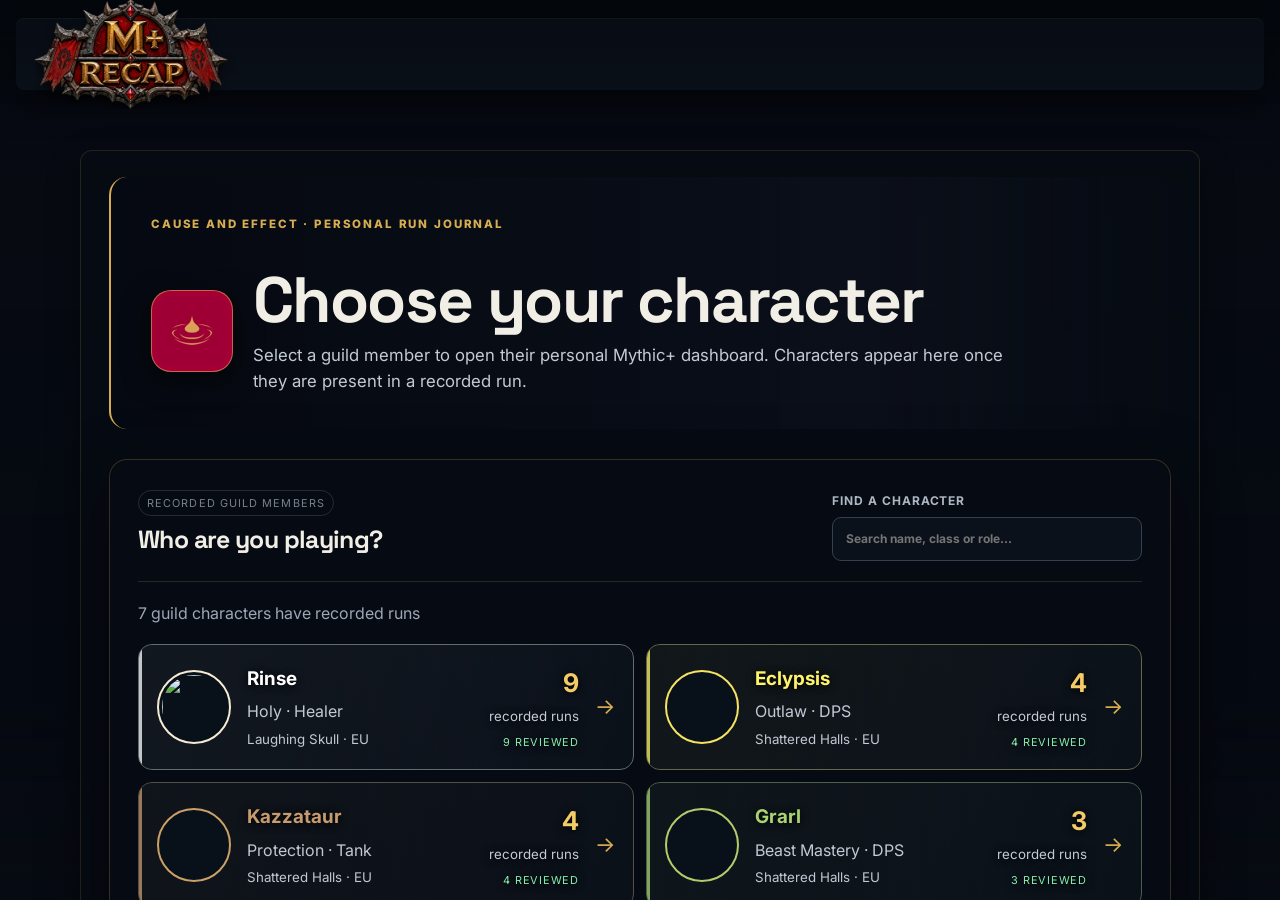
==== dashboard.html @ c4431884 "Record Akaali accidental pull evidence" ====
<!doctype html><html lang="en"><head><meta charset="utf-8"><meta name="viewport" content="width=device-width,initial-scale=1"><title>Character M+ Dashboard · Midnight · Season 2</title><link rel="stylesheet" href="styles.css?v=miniboss-pull-1"><link rel="stylesheet" href="overview-nav.css?v=1"><link rel="icon" type="image/svg+xml" href="assets/horde-emblem.svg"><link rel="stylesheet" href="overview-stats.css?v=1"><link rel="stylesheet" href="overview-hero.css?v=3"></head>
<body data-page="dashboard"><div id="siteNav"></div><main><div class="wrap">
<header class="dashboard-intro"><div class="eyebrow">MYTHIC+ RUN REPORT · MIDNIGHT · SEASON 2</div><div class="rinse-heading"><img class="rinse-class-icon" id="characterPortrait" src="assets/horde-emblem.svg" alt="Selected character" width="72" height="72"><div><h1 id="characterDashboardTitle">Character Dashboard</h1><div class="rinse-identity" id="characterIdentity"></div></div></div>
<p id="characterIntro">Recorded dungeon history, run results and available reviews.</p>
<div class="hero-actions"><a class="button secondary" href="library.html">Browse all runs</a><a class="button secondary" href="index.html">Change character</a></div>
</header>
<div class="stat-grid auto-grid" id="stats"></div>

<section class="section" id="recent-runs" tabindex="-1"><div class="section-title"><h2>Recent runs</h2><span class="section-kicker">Latest dungeon attempts</span></div><div class="run-list" id="recentRuns"></div></section>

<section class="section" id="dungeon-history" tabindex="-1"><div class="section-title"><h2>Dungeons</h2><span class="section-kicker">Midnight · Season 2 history</span></div><div class="dungeon-grid" id="dungeons"></div></section>
<section class="section" id="recorded-runs" tabindex="-1" aria-labelledby="characterProfileTitle"><div class="section-title"><h2 id="characterProfileTitle">Recorded runs</h2><span class="section-kicker">Guild profile</span></div><p class="profile-run-help" id="characterProfileInfo"></p><p class="profile-run-help">Highlighted runs have a tracked report—select one to open it. Grey runs haven’t been tracked yet.</p><div class="profile-run-grid" id="characterProfileRuns"></div></section>
</div></main><footer><div class="wrap">Midnight · Season 2 · M+ Recap<span class="dashboard-art-credit">Midnight artwork © Blizzard Entertainment · <a href="https://news.blizzard.com/en-us/article/24229031/midnight-expansion-information-wrapped-up" target="_blank" rel="noopener noreferrer">Artwork source</a></span></div></footer>
<script src="seed-data.js"></script><script src="app.js?v=miniboss-pull-1"></script><script src="dungeon-visuals.js?v=blinding-vale-1"></script><script src="overview-nav.js?v=1"></script><script src="upload-nav.js?v=2"></script></body></html>
---- styles.css ----
@import url('https://fonts.googleapis.com/css2?family=Cinzel:wght@500;600;700&family=Inter:wght@400;500;600;700&family=Space+Grotesk:wght@500;600;700&display=swap');

:root{
  --bg:#080b10;
  --bg-2:#0d1219;
  --surface:rgba(18,24,32,.82);
  --surface-strong:#151d27;
  --surface-soft:rgba(255,255,255,.035);
  --border:rgba(220,231,245,.10);
  --border-bright:rgba(214,168,76,.32);
  --text:#f1eee6;
  --muted:#929ca9;
  --gold:#d7ad52;
  --gold-light:#f0cf7a;
  --green:#59c38d;
  --green-bg:rgba(89,195,141,.11);
  --red:#e06a5b;
  --red-bg:rgba(224,106,91,.11);
  --blue:#6da8df;
  --shadow:0 18px 55px rgba(0,0,0,.32);
}

*{box-sizing:border-box}
html{scroll-behavior:smooth}
body{
  margin:0;
  min-height:100vh;
  background:
    radial-gradient(900px 500px at 15% -10%,rgba(80,120,170,.13),transparent 65%),
    radial-gradient(700px 420px at 90% 5%,rgba(215,173,82,.10),transparent 65%),
    linear-gradient(180deg,var(--bg),#090d13 55%,#07090d);
  color:var(--text);
  font-family:Inter,system-ui,sans-serif;
  line-height:1.65;
}
body:before{
  content:"";
  position:fixed; inset:0; pointer-events:none; opacity:.22;
  background-image:linear-gradient(rgba(255,255,255,.018) 1px,transparent 1px),
                   linear-gradient(90deg,rgba(255,255,255,.012) 1px,transparent 1px);
  background-size:44px 44px;
  mask-image:linear-gradient(to bottom,black,transparent 75%);
}
h1,h2,h3{margin:0 0 .45em;font-family:'Space Grotesk',sans-serif;font-weight:700;letter-spacing:-.025em}
h1{font-size:clamp(2.35rem,5vw,4.2rem);line-height:1.04}
h2{font-size:1.55rem}
h3{font-size:1.05rem}
p{color:var(--muted)}
a{color:var(--gold-light);text-decoration:none;transition:.2s}
a:hover{color:#fff;text-decoration:none}

.wrap{width:min(1120px,100%);margin:0 auto;padding:0 28px}

/* Navigation */
nav{
  position:sticky;top:0;z-index:50;
  border-bottom:1px solid var(--border);
  background:rgba(7,10,15,.78);
  backdrop-filter:blur(18px) saturate(130%);
}
nav .wrap{min-height:72px;display:flex;align-items:center;justify-content:space-between;gap:28px}
.brand{
  display:flex;align-items:center;gap:11px;
  color:var(--text);font-family:'Cinzel',serif;font-weight:700;font-size:1.03rem;
  letter-spacing:.04em;white-space:nowrap;
}
.brand:before{
  content:"✦"; display:grid;place-items:center;width:29px;height:29px;
  border:1px solid var(--border-bright);border-radius:8px;color:var(--gold);
  box-shadow:inset 0 0 18px rgba(215,173,82,.08);
}
.brand span{color:var(--gold)}
.navlinks{display:flex;align-items:center;gap:6px;flex-wrap:wrap;justify-content:flex-end}
.navlinks a{
  color:#8f99a6;font-size:.84rem;font-weight:600;padding:9px 13px;border-radius:9px;
  border:1px solid transparent;
}
.navlinks a.active{
  color:var(--text);background:rgba(215,173,82,.08);border-color:rgba(215,173,82,.18);
}
.navlinks a:hover{color:#fff;background:rgba(255,255,255,.045)}

/* Page */
main{padding:72px 0 105px}
main > .wrap > h1{
  max-width:850px;
  background:linear-gradient(100deg,#fff 0%,#eee8dc 50%,#c9a65e 100%);
  -webkit-background-clip:text;background-clip:text;color:transparent;
}
main > .wrap > h1:after{
  content:"";display:block;width:82px;height:3px;margin-top:22px;
  background:linear-gradient(90deg,var(--gold),transparent);
  border-radius:99px;
}
main > .wrap > p:first-of-type{font-size:1.05rem;margin-top:18px}
.section-sub{color:#798492;font-size:.86rem;margin:6px 0 20px;letter-spacing:.01em}

.stat-grid{
  display:grid;grid-template-columns:repeat(4,1fr);gap:14px;margin:34px 0 46px;
}
.stat-card{
  position:relative;overflow:hidden;
  background:linear-gradient(145deg,rgba(25,33,43,.92),rgba(14,19,26,.92));
  border:1px solid var(--border);border-radius:15px;padding:21px 22px;
  box-shadow:var(--shadow);
}
.stat-card:before{
  content:"";position:absolute;left:0;top:0;width:100%;height:2px;
  background:linear-gradient(90deg,transparent,var(--gold),transparent);opacity:.55;
}
.stat-card .num{font-family:'Space Grotesk';font-size:2.05rem;font-weight:700;color:#f4f0e8;line-height:1.15}
.stat-card .label{font-size:.78rem;color:#818c99;margin-top:7px;text-transform:uppercase;letter-spacing:.07em}

/* Sections / cards */
.section{margin:58px 0}
.section-title{display:flex;align-items:center;gap:12px;margin-bottom:4px}
.section-title h2{margin:0}
.card{
  position:relative;background:linear-gradient(145deg,rgba(23,30,39,.88),rgba(14,19,25,.88));
  border:1px solid var(--border);border-radius:14px;padding:23px 25px;margin-bottom:15px;
  box-shadow:0 12px 35px rgba(0,0,0,.20);
}
.card:before{
  content:"";position:absolute;inset:0;border-radius:14px;pointer-events:none;
  background:linear-gradient(120deg,rgba(255,255,255,.035),transparent 30%);
}
.card h3{color:#eee9df}
.card p{margin:0;max-width:none}

/* Tables */
table{
  width:100%;border-collapse:separate;border-spacing:0;overflow:hidden;
  margin:22px 0 28px;background:rgba(13,18,24,.62);
  border:1px solid var(--border);border-radius:14px;font-size:.88rem;
}
th,td{text-align:left;padding:14px 15px;border-bottom:1px solid rgba(255,255,255,.055)}
th{
  color:#7d8794;font-size:.71rem;text-transform:uppercase;letter-spacing:.09em;
  background:rgba(255,255,255,.025)
}
tr:last-child td{border-bottom:none}
tbody tr:hover, tr:hover td{background:rgba(215,173,82,.025)}
td:first-child{color:#e8e5dd;font-weight:600}
td:nth-child(4){font-variant-numeric:tabular-nums}

/* Result pills */
.pill{
  display:inline-flex;align-items:center;gap:6px;font-size:.70rem;font-weight:800;
  padding:4px 10px;border-radius:999px;text-transform:uppercase;letter-spacing:.07em;
}
.pill:before{content:"";width:5px;height:5px;border-radius:50%}
.pill.kill{background:var(--green-bg);color:var(--green)}
.pill.kill:before{background:var(--green);box-shadow:0 0 8px var(--green)}
.pill.wipe{background:var(--red-bg);color:var(--red)}
.pill.wipe:before{background:var(--red);box-shadow:0 0 8px var(--red)}

/* Charts */
.chart-wrap{
  position:relative;width:100%;height:350px;margin:26px 0 10px;
  padding:18px 18px 10px;border:1px solid var(--border);border-radius:15px;
  background:rgba(10,14,20,.60);
}

/* Improvement list */
.improvement{
  position:relative;padding:21px 24px 21px 27px;margin:16px 0;
  border:1px solid var(--border);border-radius:14px;
  background:linear-gradient(145deg,rgba(23,30,39,.85),rgba(13,18,24,.75));
}
.improvement:before{
  content:"";position:absolute;left:0;top:16px;bottom:16px;width:3px;border-radius:0 4px 4px 0;
  background:linear-gradient(var(--gold),rgba(215,173,82,.1));
}
.improvement h3{color:var(--gold-light);font-size:1.12rem}
.improvement p{margin:0;max-width:none}

/* Footer */
footer{
  border-top:1px solid var(--border);padding:28px 0;
  background:rgba(4,7,10,.45);color:#6f7986;font-size:.76rem
}

/* Links that act like buttons */
.section > p:last-child a{
  display:inline-flex;align-items:center;gap:7px;padding:9px 13px;
  border:1px solid rgba(215,173,82,.20);border-radius:9px;background:rgba(215,173,82,.055);
}
.section > p:last-child a:hover{background:rgba(215,173,82,.12);border-color:rgba(215,173,82,.35)}

/* Responsive */
@media (max-width:820px){
  nav .wrap{align-items:flex-start;padding-top:12px;padding-bottom:12px;flex-direction:column;gap:10px}
  .navlinks{width:100%;justify-content:flex-start;overflow:auto;flex-wrap:nowrap}
  .navlinks a{white-space:nowrap}
  main{padding-top:48px}
  .stat-grid{grid-template-columns:repeat(2,1fr)}
}
@media (max-width:560px){
  .wrap{padding:0 17px}
  h1{font-size:2.35rem}
  .stat-grid{grid-template-columns:1fr 1fr;gap:9px}
  .stat-card{padding:16px}
  .stat-card .num{font-size:1.55rem}
  table{font-size:.76rem;display:block;overflow-x:auto;white-space:nowrap}
  th,td{padding:11px 12px}
  .chart-wrap{height:300px;padding:10px}
  .card,.improvement{padding:19px}
}

/* Season 2 / cross-link enhancements */
.nav-wrap{align-items:center}
.brand em{font-family:Inter,sans-serif;font-style:normal;font-size:.63rem;letter-spacing:.09em;text-transform:uppercase;color:var(--gold-light);border:1px solid rgba(215,173,82,.22);background:rgba(215,173,82,.06);padding:4px 7px;border-radius:999px;margin-left:2px}
.eyebrow{font-size:.72rem;font-weight:800;letter-spacing:.16em;color:var(--gold);margin-bottom:13px}
.season-banner{display:flex;align-items:center;justify-content:space-between;gap:20px;margin:28px 0 36px;padding:18px 20px;border:1px solid rgba(215,173,82,.2);border-radius:14px;background:linear-gradient(100deg,rgba(215,173,82,.08),rgba(255,255,255,.025));box-shadow:0 12px 30px rgba(0,0,0,.16)}
.season-banner strong{display:block;color:#eee9df}.season-banner span:not(.season-badge){display:block;color:var(--muted);font-size:.86rem;margin-top:2px}.season-badge{display:grid;place-items:center;min-width:45px;height:45px;border-radius:12px;background:rgba(215,173,82,.12);border:1px solid rgba(215,173,82,.3);color:var(--gold-light);font-weight:800}
.dungeon-grid{display:grid;grid-template-columns:repeat(3,1fr);gap:15px;margin-top:24px}.dungeon-card{position:relative;display:flex;align-items:center;gap:14px;min-height:138px;padding:20px;border:1px solid var(--border);border-radius:15px;background:linear-gradient(145deg,rgba(23,30,39,.9),rgba(13,18,24,.82));box-shadow:var(--shadow);transition:.2s}.dungeon-card:hover{transform:translateY(-2px);border-color:rgba(215,173,82,.35);background:linear-gradient(145deg,rgba(30,37,47,.95),rgba(14,19,26,.9))}.dungeon-icon{display:grid;place-items:center;flex:0 0 48px;height:48px;border-radius:13px;border:1px solid rgba(215,173,82,.25);background:rgba(215,173,82,.07);color:var(--gold-light);font-family:'Cinzel';font-weight:700;font-size:.75rem}.dungeon-label{font-size:.68rem;color:#7e8996;text-transform:uppercase;letter-spacing:.08em}.dungeon-card h3{margin:3px 0 2px;color:#eee9df}.dungeon-card p{font-size:.78rem;margin:0;line-height:1.45}.arrow{margin-left:auto;color:var(--gold);font-size:1.2rem}.section-kicker{font-size:.68rem;text-transform:uppercase;letter-spacing:.1em;color:#77818e;border:1px solid var(--border);padding:5px 8px;border-radius:999px}.page-links{display:flex;gap:8px;flex-wrap:wrap;margin:24px 0 30px}.page-links a,.related,.source-link{font-size:.8rem}.page-links a{display:inline-flex;padding:8px 11px;border:1px solid var(--border);border-radius:9px;background:rgba(255,255,255,.025)}.page-links a:hover{border-color:rgba(215,173,82,.3);background:rgba(215,173,82,.06)}.related{margin-top:8px;padding:11px 14px;border-left:2px solid rgba(215,173,82,.5);background:rgba(215,173,82,.035);border-radius:0 8px 8px 0;color:#89939f}.related strong{color:#c8c2b6}.source-link{margin-top:12px}.season-mark{color:var(--gold-light)}
@media(max-width:900px){.dungeon-grid{grid-template-columns:1fr}.brand em{display:none}}
@media(max-width:560px){.season-banner{align-items:flex-start}.season-badge{min-width:40px;height:40px}.page-links{gap:6px}.page-links a{font-size:.73rem}}

/* Auto-importer additions */
.brand{text-decoration:none}.narrow{max-width:860px}.hero-actions{display:flex;gap:12px;flex-wrap:wrap;margin:24px 0}.button{appearance:none;border:1px solid rgba(240,207,122,.45);background:linear-gradient(135deg,rgba(215,173,82,.2),rgba(215,173,82,.08));color:var(--gold-light,#f0cf7a);padding:12px 17px;border-radius:12px;text-decoration:none;font-weight:800;cursor:pointer;display:inline-flex;align-items:center;justify-content:center}.button:disabled{opacity:.4;cursor:not-allowed}.button.secondary{background:rgba(255,255,255,.035);color:#ddd;border-color:rgba(255,255,255,.12)}.auto-grid{grid-template-columns:repeat(5,minmax(0,1fr))}.run-list{display:grid;gap:10px}.run-row,.encounter-row{display:flex;justify-content:space-between;gap:20px;align-items:center;background:rgba(255,255,255,.025);border:1px solid rgba(255,255,255,.08);border-radius:14px;padding:15px 17px;text-decoration:none;color:inherit}.run-row:hover{border-color:rgba(215,173,82,.45);transform:translateX(2px)}.run-row>div:first-child,.encounter-row>div:first-child{display:grid;gap:4px}.run-row span,.encounter-row span{color:#9299a8;font-size:.86rem}.run-meta{display:flex!important;flex-direction:row!important;align-items:center;gap:12px!important;white-space:nowrap}.pill{padding:5px 9px;border-radius:999px;font-size:.72rem!important;font-weight:900;letter-spacing:.08em;text-transform:uppercase;border:1px solid}.pill.kill{color:#8fe3af;background:rgba(48,177,103,.10);border-color:rgba(75,213,132,.3)}.pill.wipe{color:#ff9c9c;background:rgba(210,63,63,.1);border-color:rgba(255,100,100,.28)}.dropzone{display:grid;place-items:center;text-align:center;padding:52px 24px;margin:30px 0 18px;border:1px dashed rgba(215,173,82,.45);border-radius:22px;background:radial-gradient(circle at top,rgba(215,173,82,.09),rgba(255,255,255,.015));cursor:pointer}.dropzone.drag,.dropzone:hover{border-color:var(--gold-light,#f0cf7a);background:rgba(215,173,82,.09)}.dropzone input{display:none}.dropzone h2{margin:8px 0 2px}.dropzone p{margin:0}.dropzone span{color:#747c8e;font-size:.84rem;margin-top:8px}.upload-icon{font-size:2.5rem;color:var(--gold-light,#f0cf7a)}.progress-shell{height:7px;border-radius:99px;background:rgba(255,255,255,.06);overflow:hidden}.progress-shell>div{height:100%;width:0;background:linear-gradient(90deg,#9b7732,#f0cf7a)}.progress-text{text-align:right;color:#777f90;font-size:.8rem;margin-top:5px}.import-status{display:grid;gap:4px;padding:16px 0}.import-status span{color:#8b92a0}.import-card{display:flex;justify-content:space-between;align-items:center;gap:20px;padding:18px;border:1px solid rgba(255,255,255,.08);background:rgba(255,255,255,.025);border-radius:15px;margin:10px 0}.import-card h3{margin:2px 0 5px}.import-card p{margin:0}.import-note{margin-top:25px}.two-col{display:grid;grid-template-columns:1.3fr .7fr;gap:24px}.mini{margin-top:28px!important}.encounter-list{display:grid;gap:9px}.party-list{display:flex;gap:8px;flex-wrap:wrap}.party-chip{padding:7px 10px;border-radius:10px;border:1px solid rgba(255,255,255,.08);background:rgba(255,255,255,.03);font-size:.82rem}.party-chip.self{border-color:rgba(215,173,82,.4);color:var(--gold-light,#f0cf7a)}.death-row{display:flex;justify-content:space-between;gap:20px;padding:10px 0;border-bottom:1px solid rgba(255,255,255,.06);font-size:.88rem}.muted{color:#818999}@media(max-width:900px){.auto-grid{grid-template-columns:repeat(2,minmax(0,1fr))}.two-col{grid-template-columns:1fr}}@media(max-width:600px){.run-row,.encounter-row,.import-card{align-items:flex-start;flex-direction:column}.run-meta{width:100%;justify-content:space-between}.auto-grid{grid-template-columns:1fr 1fr}}


/* Reviewed JSON edition */
.review-pill{display:inline-flex;align-items:center;padding:5px 9px;border-radius:999px;font-size:.7rem;font-weight:900;letter-spacing:.07em;text-transform:uppercase;border:1px solid;white-space:nowrap}
.review-pill.reviewed{color:#b9a5ff;background:rgba(139,102,224,.10);border-color:rgba(169,137,255,.3)}
.review-pill.facts{color:#929aaa;background:rgba(255,255,255,.035);border-color:rgba(255,255,255,.1)}
.focus-grid{display:grid;grid-template-columns:repeat(3,minmax(0,1fr));gap:12px}
.focus-card{display:grid;gap:8px;padding:16px 17px;border-radius:15px;border:1px solid rgba(215,173,82,.16);background:linear-gradient(145deg,rgba(215,173,82,.055),rgba(255,255,255,.02));text-decoration:none;color:inherit;transition:.2s ease}
.focus-card:hover{transform:translateY(-2px);border-color:rgba(215,173,82,.38)}
.focus-card span{color:#8f97a6;font-size:.76rem;text-transform:uppercase;letter-spacing:.08em}
.focus-card strong{font-size:.92rem;line-height:1.45;color:#e4e6eb}
.workflow{display:grid;grid-template-columns:1fr auto 1fr auto 1fr;align-items:center;gap:12px;margin:28px 0}
.workflow>div{display:grid;place-items:center;text-align:center;gap:8px;padding:16px 10px;border:1px solid rgba(255,255,255,.08);border-radius:14px;background:rgba(255,255,255,.025)}
.workflow strong{display:grid;place-items:center;width:30px;height:30px;border-radius:50%;background:rgba(215,173,82,.12);border:1px solid rgba(215,173,82,.3);color:var(--gold-light,#f0cf7a)}
.workflow span{font-size:.8rem;color:#a1a8b6}.workflow i{font-style:normal;color:#6d7483}
.review-panel{margin-top:42px}
.review-heading{display:flex;justify-content:space-between;align-items:flex-start;gap:24px;padding:24px;border-radius:18px 18px 0 0;border:1px solid rgba(145,111,231,.2);background:radial-gradient(circle at 90% 0,rgba(121,80,212,.13),rgba(255,255,255,.018) 55%)}
.review-heading h2{margin:4px 0 8px}.review-heading p{margin:0}
.confidence{padding:7px 10px;border-radius:999px;border:1px solid;font-size:.72rem;font-weight:800;white-space:nowrap}
.confidence.high{color:#8fe3af;border-color:rgba(75,213,132,.28);background:rgba(48,177,103,.08)}
.confidence.medium{color:#f0cf7a;border-color:rgba(215,173,82,.3);background:rgba(215,173,82,.08)}
.confidence.low{color:#ffad9d;border-color:rgba(255,129,99,.27);background:rgba(224,89,68,.07)}
.review-grid{display:grid;grid-template-columns:repeat(2,minmax(0,1fr));gap:12px;padding:12px;border:1px solid rgba(145,111,231,.14);border-top:0;border-radius:0 0 18px 18px;background:rgba(255,255,255,.012)}
.review-card{padding:18px;border-radius:14px;border:1px solid rgba(255,255,255,.075);background:rgba(255,255,255,.025)}
.review-card.wide{grid-column:1/-1}.review-card h3{font-size:.95rem;margin:0 0 11px;color:#e7e8ec}
.review-card ul{margin:0;padding-left:20px}.review-card li,.review-card p{font-size:.9rem;color:#a6adba;line-height:1.58}.review-card li+li{margin-top:8px}
.review-card.positive{border-color:rgba(75,213,132,.16);background:rgba(48,177,103,.025)}
.review-card.warning{border-color:rgba(255,129,99,.16);background:rgba(224,89,68,.025)}
.review-card.priority{border-color:rgba(215,173,82,.21);background:rgba(215,173,82,.035)}
.review-card.muted-card{opacity:.86}
.boss-review-list{display:grid;gap:8px}.boss-review-row{display:grid;grid-template-columns:210px 1fr;gap:18px;align-items:start;padding:11px 0;border-bottom:1px solid rgba(255,255,255,.055)}.boss-review-row:last-child{border-bottom:0}
.boss-review-row>div{display:flex;align-items:center;justify-content:space-between;gap:9px}.boss-review-row p{margin:0}
.responsibility-list{display:grid;gap:9px}.responsibility-row{display:grid;grid-template-columns:82px 1fr;gap:12px;align-items:start}.responsibility-row p{margin:0}
.responsibility{display:inline-flex;justify-content:center;padding:5px 8px;border-radius:8px;font-size:.68rem;font-weight:900;text-transform:uppercase;letter-spacing:.06em;border:1px solid}
.responsibility.healer{color:#9bc7ff;border-color:rgba(83,154,239,.26);background:rgba(83,154,239,.07)}
.responsibility.group{color:#ffae99;border-color:rgba(238,111,80,.25);background:rgba(238,111,80,.07)}
.responsibility.shared{color:#f0cf7a;border-color:rgba(215,173,82,.28);background:rgba(215,173,82,.07)}
.responsibility.unknown{color:#9da4b2;border-color:rgba(255,255,255,.11);background:rgba(255,255,255,.035)}
.review-empty{padding:28px;border:1px dashed rgba(160,126,238,.24);border-radius:18px;background:rgba(120,80,210,.035)}.review-empty h2{margin:5px 0 8px}
.mini-stat-grid{display:grid;grid-template-columns:repeat(6,minmax(0,1fr));gap:9px}.mini-stat{display:grid;gap:4px;padding:14px;border:1px solid rgba(255,255,255,.07);border-radius:13px;background:rgba(255,255,255,.025)}.mini-stat strong{font-size:1.15rem;color:#e6e8ec}.mini-stat span{font-size:.72rem;color:#858d9c;text-transform:uppercase;letter-spacing:.06em}
.linked-card{text-decoration:none;color:inherit;display:block}.linked-card span{font-size:.76rem;color:#777f8f}.linked-card:hover{border-color:rgba(215,173,82,.3)}
.trend-grid{display:grid;grid-template-columns:repeat(auto-fit,minmax(220px,1fr));gap:14px}
.trend-card{padding:16px 17px;border-radius:14px;border:1px solid rgba(255,255,255,.075);background:rgba(255,255,255,.025)}
.trend-head{display:flex;justify-content:space-between;align-items:baseline;gap:10px;margin-bottom:6px}
.trend-head h3{margin:0;font-size:.92rem}
.trend-head span{font-size:.68rem;color:#818999;text-transform:uppercase;letter-spacing:.05em;text-align:right}
.sparkline{width:100%;height:64px;display:block}
.sparkline path{stroke:var(--gold,#d7ad52);stroke-width:2}
.sparkline circle{fill:var(--gold-light,#f0cf7a)}
.trend-range{font-size:.68rem;color:#77818e;margin-top:8px;text-transform:uppercase;letter-spacing:.05em}
.tag-row{display:flex;flex-wrap:wrap;gap:6px;margin-top:8px}
.tag-chip{display:inline-flex;align-items:center;padding:4px 10px;border-radius:999px;border:1px solid rgba(215,173,82,.25);background:rgba(215,173,82,.06);color:var(--gold-light,#f0cf7a);font-size:.7rem;font-weight:700;text-decoration:none;cursor:pointer;font-family:inherit}
.tag-chip:hover,.tag-chip.active{border-color:rgba(215,173,82,.55);background:rgba(215,173,82,.16);color:#fff}
#tagCloud{display:flex;flex-wrap:wrap;gap:8px;margin:16px 0}
.resolve-btn{align-self:flex-start;margin-top:4px;padding:6px 12px;border-radius:9px;border:1px solid rgba(255,255,255,.14);background:rgba(255,255,255,.03);color:#c7ccd4;font-size:.72rem;font-weight:700;cursor:pointer;font-family:inherit}
.resolve-btn:hover{border-color:rgba(215,173,82,.4);color:var(--gold-light,#f0cf7a)}
.focus-card a{display:grid;gap:8px;text-decoration:none;color:inherit}
.boss-history-card+.boss-history-card{margin-top:12px}
.boss-history-head{display:flex;justify-content:space-between;align-items:center;gap:12px;flex-wrap:wrap;margin-bottom:10px}
.boss-history-head span{font-size:.78rem;color:#8b93a1}
#bossHistory{display:grid;gap:12px}
.library-tools{display:grid;grid-template-columns:minmax(250px,1fr) 180px auto;gap:10px;align-items:center;margin:26px 0 14px}
.run-row-wrap{display:flex;align-items:stretch;gap:8px}
.run-row-wrap .run-row{flex:1}
.delete-chip{flex:0 0 auto;padding:0 14px;border-radius:14px;border:1px solid rgba(224,106,91,.28);background:rgba(224,106,91,.08);color:#ff9c9c;font-size:.78rem;font-weight:700;cursor:pointer;font-family:inherit}
.delete-chip:hover{border-color:rgba(224,106,91,.55);background:rgba(224,106,91,.16)}
.button.danger{border-color:rgba(224,106,91,.4);color:#ff9c9c}
.button.danger:hover{background:rgba(224,106,91,.12)}
.library-tools input,.library-tools select{width:100%;padding:12px 13px;border-radius:11px;border:1px solid rgba(255,255,255,.1);background:#0f1219;color:#e4e6ea;outline:none}.library-tools input:focus,.library-tools select:focus{border-color:rgba(215,173,82,.4)}
.library-tools span{color:#7f8795;font-size:.82rem;white-space:nowrap}
.backup-bar{display:flex;gap:10px;align-items:center;flex-wrap:wrap;padding:14px;margin-bottom:22px;border:1px solid rgba(255,255,255,.07);border-radius:14px;background:rgba(255,255,255,.02)}.backup-bar p{margin:0 0 0 auto;font-size:.8rem;color:#777f8d}.file-button input{display:none}
.guide-steps{display:grid;gap:12px;margin:28px 0}.guide-step{display:grid;grid-template-columns:46px 1fr;gap:16px;align-items:start;padding:17px;border-radius:14px;border:1px solid rgba(255,255,255,.075);background:rgba(255,255,255,.02)}.guide-step>b{display:grid;place-items:center;width:38px;height:38px;border-radius:50%;color:var(--gold-light,#f0cf7a);border:1px solid rgba(215,173,82,.28);background:rgba(215,173,82,.08)}.guide-step h3{margin:1px 0 5px}.guide-step p{margin:0}
@media(max-width:900px){.focus-grid{grid-template-columns:1fr 1fr}.mini-stat-grid{grid-template-columns:repeat(3,minmax(0,1fr))}.review-grid{grid-template-columns:1fr}.review-card.wide{grid-column:auto}.boss-review-row{grid-template-columns:1fr}.backup-bar p{width:100%;margin:3px 0 0}}
@media(max-width:650px){.focus-grid{grid-template-columns:1fr}.workflow{grid-template-columns:1fr}.workflow i{transform:rotate(90deg);text-align:center}.review-heading{flex-direction:column}.library-tools{grid-template-columns:1fr}.mini-stat-grid{grid-template-columns:1fr 1fr}.responsibility-row{grid-template-columns:1fr}.responsibility{width:max-content}.trend-head{flex-direction:column;align-items:flex-start;gap:2px}.trend-head span{text-align:left}}

/* Damage evidence: lethal amounts and accessible spell guidance */
tr.has-overkill { background:rgba(239,68,68,.07); }
.overkill-value { color:#ff8585; font-weight:800; }
.overkill-value small { display:block; font-size:.68rem; text-transform:uppercase; letter-spacing:.04em; }

.spell-help{display:inline-block;min-width:170px;white-space:normal}
.spell-trigger{display:inline-flex;align-items:center;gap:8px;padding:0;border:0;background:none;color:var(--gold-light,#f0cf7a);font:inherit;text-align:left;cursor:pointer}
.spell-trigger:hover{color:#fff0c2}
.spell-trigger:focus-visible,.spell-card-close:focus-visible{outline:2px solid #f0cf7a;outline-offset:4px}
.spell-info{display:inline-grid;place-items:center;width:17px;height:17px;flex:none;border:1px solid rgba(215,173,82,.45);border-radius:50%;font-size:11px}
.spell-id{display:block;color:#838c9a;font-size:.68rem;margin-top:4px}
.spell-guide-card{position:fixed;z-index:10000;box-sizing:border-box;width:420px;max-width:calc(100vw - 24px);max-height:calc(100dvh - 24px);overflow:auto;padding:20px;border:1px solid rgba(215,173,82,.4);border-radius:16px;background:linear-gradient(145deg,#1b1e25,#101319);color:#e5e7eb;box-shadow:0 18px 65px #000b;font-family:inherit;font-size:.85rem;line-height:1.55;white-space:normal}
.spell-card-head{display:flex;align-items:flex-start;justify-content:space-between;gap:16px}
.spell-card-eyebrow{font-size:.62rem;letter-spacing:.15em;color:#a5adbb;font-weight:700}
.spell-guide-card h4{margin:4px 0 12px;font-size:1.12rem;line-height:1.3;color:#f5e5bb}
.spell-card-close{border:0;background:#ffffff09;color:#aeb6c4;border-radius:8px;width:28px;height:28px;font-size:22px;cursor:pointer;flex:none}
.spell-kind{display:inline-block;padding:4px 10px;border-radius:20px;background:#d7ad5214;border:1px solid #d7ad5240;color:#f0cf7a;font-size:.7rem;font-weight:700}
.spell-card-section{margin-top:17px}
.spell-guide-card h5{margin:0 0 6px;font-size:.66rem;letter-spacing:.09em;text-transform:uppercase;color:#a8b1bf}
.spell-guide-card p{margin:0;color:#d5d9e0;font-size:.83rem;line-height:1.6}
.spell-action{padding:12px 14px;border-left:3px solid #d7ad52;border-radius:0 8px 8px 0;background:#d7ad520b}
.spell-action h5{color:#f0cf7a}
.spell-options{display:grid;grid-template-columns:1fr 1fr;gap:14px;margin-top:18px;padding-top:14px;border-top:1px solid #ffffff12}
.spell-options p{font-size:.76rem;color:#aeb7c5}
.spell-card-sources{margin-top:16px;padding:12px 0 0;border-top:1px solid #ffffff12;background:none}
.spell-card-sources a{color:#e5c778;font-size:.75rem}
@media(max-width:420px){.spell-guide-card{padding:16px}.spell-options{grid-template-columns:1fr}}

/* Run report sections */
.report-tabs{display:flex;gap:6px;overflow-x:auto;padding:6px;background:#0c1017;border:1px solid var(--border);border-radius:13px;margin-bottom:24px}
.report-tabs [role="tab"]{flex:1;white-space:nowrap;border:1px solid transparent;border-radius:9px;background:transparent;padding:12px 16px;font:inherit;font-size:.82rem;font-weight:700;color:var(--muted);cursor:pointer}
.report-tabs [role="tab"]:hover{color:var(--text);background:#ffffff05}
.report-tabs [aria-selected="true"]{color:var(--gold-light);border-color:var(--border-bright);background:rgba(215,173,82,.1)}
.report-tabs [role="tab"]:focus-visible{outline:2px solid var(--gold);outline-offset:-2px}
.report-tab-panel[hidden]{display:none!important}
.report-tab-panel{min-height:240px}
.report-section-intro{margin-bottom:22px}
.report-section-intro h2{margin:0 0 8px}
.report-section-intro p{color:var(--muted);margin:0}
.report-incident{margin:12px 0;border:1px solid var(--border);border-radius:12px;background:rgba(255,255,255,.02)}
.report-incident>summary{padding:16px 18px;cursor:pointer;font-weight:700;color:var(--text);line-height:1.5}
.report-incident[open]>summary{border-bottom:1px solid var(--border);color:var(--gold-light)}
.report-incident-body{padding:4px 18px 18px}
#reportMetrics>.section{margin-top:0}
#reportFacts .section{margin-top:0}
@media(max-width:650px){.report-tabs [role="tab"]{flex:none;padding:10px 12px}.report-tabs{margin-inline:-4px}.report-incident-body{padding:4px 12px 14px}}
@media print{.report-tabs{display:none}.report-tab-panel[hidden]{display:block!important}}

/* Individual incident timelines */
.player-timeline-note{font-size:.8rem;color:var(--muted)}
.player-timelines{display:grid;gap:10px;margin-top:12px}
.player-timeline{border:1px solid var(--border);border-radius:10px;background:rgba(255,255,255,.025);overflow:hidden}
.player-timeline>summary{padding:14px 16px;cursor:pointer;line-height:1.6}
.player-timeline-name{font-weight:700;color:var(--text)}
.player-timeline-stats{display:block;padding-left:18px;font-size:.76rem;color:var(--muted);font-weight:400}
.player-timeline[open]>summary{border-bottom:1px solid var(--border);background:rgba(215,173,82,.04)}
.player-timeline-table{overflow-x:auto;padding:8px 12px 12px}
.player-timeline-table caption{font-size:.74rem;color:var(--muted);padding:6px 0 12px;text-align:left}
.player-timeline>summary:focus-visible{outline:2px solid var(--gold);outline-offset:-3px}

/* Incident breakdown cards */
.hit-breakdown{margin:22px 0;border:1px solid var(--border-bright);border-radius:14px;background:linear-gradient(140deg,rgba(215,173,82,.045),rgba(12,17,24,.7));overflow:hidden}
.hit-breakdown-heading{display:flex;align-items:center;justify-content:space-between;gap:14px;padding:18px 20px;cursor:pointer;list-style:none}
.hit-breakdown-heading::-webkit-details-marker,.player-timeline>summary::-webkit-details-marker{display:none}
.hit-eyebrow{display:block;color:var(--gold);font-size:.61rem;font-weight:700;letter-spacing:.14em;margin-bottom:5px}
.hit-heading-title{font-size:1rem;font-weight:700;color:var(--text)}
.hit-count{padding:5px 10px;border:1px solid var(--border);border-radius:999px;font-size:.72rem;color:var(--muted);white-space:nowrap}
.hit-breakdown>.player-timeline-note{padding:0 20px;margin:0 0 16px;font-size:.76rem;line-height:1.6}
.hit-breakdown>.player-timelines{padding:0 16px 16px;margin:0}
.player-timeline{background:rgba(8,12,18,.65);border-radius:11px}
.player-timeline>summary{display:flex;align-items:center;gap:18px;list-style:none;padding:16px}
.player-timeline>summary:hover{background:rgba(215,173,82,.035)}
.player-identity{flex:1;min-width:0}
.player-timeline-name{display:block;font-size:.85rem;overflow-wrap:anywhere}
.player-expand-label{display:block;color:var(--muted);font-size:.67rem;margin-top:4px;font-weight:400}
.player-timeline-stats{display:flex;flex-wrap:wrap;gap:20px;padding:0;flex:none}
.player-stat{display:grid;gap:3px;min-width:38px}
.player-stat small{font-size:.59rem;text-transform:uppercase;letter-spacing:.07em;color:var(--muted);font-weight:600}
.player-stat strong{font-size:.86rem;color:var(--text)}
.player-stat.overkill-value small,.player-stat.overkill-value strong{color:#ff8585}
.timeline-chevron{color:var(--gold);font-size:1.2rem;transition:transform .15s}
.player-timeline[open]>summary .timeline-chevron{transform:rotate(180deg)}
.hit-breakdown-heading:focus-visible{outline:2px solid var(--gold);outline-offset:-3px}
@media(max-width:700px){.player-timeline>summary{flex-wrap:wrap;gap:12px}.player-identity{flex-basis:calc(100% - 32px)}.player-timeline-stats{order:3;width:100%;gap:22px}.hit-breakdown-heading{padding:15px;flex-wrap:wrap}.hit-breakdown>.player-timeline-note{padding:0 15px}.hit-breakdown>.player-timelines{padding:0 10px 10px}}

/* Death-review cue remains visible on inactive tabs. */
.report-tabs .report-tab-deaths{color:#ffaaa0;border-color:rgba(224,106,91,.25);background:rgba(224,106,91,.06)}
.death-tab-badge{display:inline-block;margin-left:6px;padding:2px 7px;border-radius:999px;background:rgba(224,106,91,.16);border:1px solid rgba(224,106,91,.35);color:#ffaaa0;font-size:.65rem;line-height:1.6;vertical-align:middle}
.report-tabs .report-tab-deaths[aria-selected="true"]{color:var(--gold-light);border-color:var(--border-bright);background:rgba(215,173,82,.1)}

/* Prominent run duration in listings */
.run-row .run-duration{display:inline-flex;flex-direction:column;align-items:center;gap:3px;min-width:76px;padding:7px 12px;border:1px solid var(--border-bright);border-radius:10px;background:rgba(215,173,82,.06);line-height:1.15}
.run-row .run-duration small{font-size:.55rem;text-transform:uppercase;letter-spacing:.1em;color:var(--muted)}
.run-row .run-duration b{font-family:'Space Grotesk',sans-serif;font-size:1.15rem;font-weight:700;color:var(--gold-light);font-variant-numeric:tabular-nums}

/* Center the duration independently of either side's content. */
.run-row{display:grid;grid-template-columns:minmax(0,1fr) auto minmax(0,1fr);gap:20px;align-items:center}
.run-row>.run-duration{justify-self:center}
.run-row>.run-meta{justify-self:end;justify-content:flex-end;flex-wrap:wrap}
@media(max-width:650px){.run-row{grid-template-columns:minmax(0,1fr) auto;gap:12px}.run-row>.run-duration{grid-column:2;grid-row:1}.run-row>.run-meta{grid-column:1 / -1;justify-self:start;justify-content:flex-start}}

.incident-enemy-context{display:flex;align-items:center;flex-wrap:wrap;gap:8px;margin-bottom:8px;color:var(--gold-light);font-size:.75rem;font-weight:600}
.incident-enemy-kind{display:inline-block;padding:2px 7px;border:1px solid var(--border-bright);border-radius:5px;background:rgba(215,173,82,.07);color:var(--muted);font-size:.6rem;letter-spacing:.06em;text-transform:uppercase}

.spell-caster{margin-top:14px;padding:10px 12px;border:1px solid var(--border);border-radius:9px;background:rgba(255,255,255,.025)}
.spell-caster p{color:var(--gold-light);font-weight:600}

/* Refined report navigation */
.report-tabs{gap:8px;padding:8px;border-radius:14px;background:rgba(10,14,20,.85);border-color:rgba(220,231,245,.08)}
.report-tabs [role="tab"]{display:inline-flex;align-items:center;justify-content:center;gap:8px;min-height:46px;padding:11px 18px;border-radius:9px;font-family:Inter,system-ui,sans-serif;font-size:.8rem;font-weight:600;letter-spacing:.01em;line-height:1.3;transition:background .15s,border-color .15s,color .15s}
.report-tabs [role="tab"][aria-selected="true"]{background:linear-gradient(180deg,rgba(215,173,82,.12),rgba(215,173,82,.055));border-color:rgba(215,173,82,.3);color:#f0d590;box-shadow:inset 0 1px 0 rgba(255,236,185,.06)}
.report-tabs .death-tab-badge{margin-left:0;font-size:.6rem;font-weight:600;letter-spacing:0}
@media(max-width:650px){.report-tabs{gap:5px;padding:6px}.report-tabs [role="tab"]{min-height:42px;padding:10px 13px;font-size:.76rem}}

/* Action-first tactics layout */
.tactics-plan{grid-column:1 / -1}
.tactics-plan-header{display:flex;align-items:center;justify-content:space-between;gap:16px;margin-bottom:18px}
.tactic-eyebrow{display:block;color:var(--gold);font-size:.63rem;font-weight:700;letter-spacing:.1em;text-transform:uppercase}
.tactics-plan-header h3{margin:6px 0 0;font-size:1.15rem}
.tactic-count{padding:5px 11px;border:1px solid var(--border-bright);border-radius:99px;color:var(--gold-light);font-size:.72rem;white-space:nowrap}
.tactics-card-list{display:grid;gap:20px}
.tactic-card{border:1px solid var(--border);border-radius:15px;background:linear-gradient(135deg,rgba(215,173,82,.035),rgba(18,24,32,.8));overflow:hidden}
.tactic-card-header{display:flex;align-items:center;gap:14px;padding:20px 22px;border-bottom:1px solid var(--border)}
.tactic-number{display:grid;place-items:center;width:40px;height:40px;flex:none;border-radius:10px;background:rgba(215,173,82,.09);border:1px solid var(--border-bright);color:var(--gold-light);font-size:.85rem;font-weight:700}
.tactic-card h4{margin:5px 0 0;font-size:1rem;line-height:1.4;color:var(--text)}
.tactic-actions{list-style:none;counter-reset:tactic-step;display:grid;gap:10px;padding:18px 22px;margin:0}
.tactic-actions li{counter-increment:tactic-step;display:flex;align-items:flex-start;gap:12px;padding:12px 14px;background:rgba(255,255,255,.025);border:1px solid rgba(255,255,255,.045);border-radius:9px;color:var(--text);font-size:.86rem;line-height:1.65}
.tactic-actions li:before{content:counter(tactic-step);display:grid;place-items:center;flex:none;width:23px;height:23px;margin-top:2px;border-radius:50%;color:var(--gold-light);background:rgba(215,173,82,.08);font-size:.67rem;font-weight:700}
.tactic-evidence{margin:0 22px 16px;border-top:1px solid var(--border)}
.tactic-evidence summary{padding:13px 0 0;color:var(--muted);cursor:pointer;font-size:.77rem;font-weight:600}
.tactic-evidence h5{font-size:.65rem;letter-spacing:.06em;text-transform:uppercase;color:var(--gold);margin:15px 0 5px}
.tactic-evidence p,.tactics-method p{font-size:.8rem;line-height:1.65;color:var(--muted);margin:0 0 10px}
.tactic-sources{display:flex;align-items:center;flex-wrap:wrap;gap:8px 14px;padding:12px 22px;background:rgba(0,0,0,.13);border-top:1px solid var(--border)}
.tactic-sources>span{font-size:.58rem;letter-spacing:.08em;color:var(--muted)}
.tactic-sources a{font-size:.72rem;color:var(--gold-light)}
.tactics-method{margin-top:16px;color:var(--muted);font-size:.76rem}
.tactics-method summary{cursor:pointer;margin-bottom:10px}
@media(max-width:650px){.tactic-card-header{padding:16px}.tactic-actions{padding:14px;gap:8px}.tactic-evidence{margin-inline:16px}.tactic-sources{padding:12px 16px}.tactic-actions li{padding:10px;font-size:.82rem}}

/* Review expansion: coverage, recaps and boss selection */
.next-checklist h3{margin-top:6px}
.checklist-item{padding:13px 0;border-top:1px solid var(--border)}
.checklist-text{font-size:.88rem;line-height:1.6}
.checklist-item small{display:block;color:var(--gold);font-size:.66rem;letter-spacing:.04em;margin-bottom:4px}
.checklist-source{font-size:.7rem;padding-left:0;margin-top:5px}
.recurring-grid{display:grid;grid-template-columns:repeat(auto-fit,minmax(min(290px,100%),1fr));gap:15px;margin:15px 0}
.recurring-grid h3{margin-top:8px}
.death-recap-block{margin:22px 0 30px}
.recap-heading{display:flex;align-items:center;justify-content:space-between;gap:16px}
.recap-heading h3{margin:5px 0 0}
.death-recap{margin:10px 0;border:1px solid var(--border);border-radius:12px;background:rgba(18,24,32,.65);overflow:hidden}
.death-recap>summary{display:flex;align-items:center;justify-content:space-between;gap:12px;padding:15px 18px;cursor:pointer}
.death-recap>summary:before{content:'›';color:var(--gold);font-size:1.3rem}
.death-recap>summary>span:first-child{flex:1}
.death-recap[open]>summary{background:rgba(215,173,82,.05);border-bottom:1px solid var(--border)}
.death-recap[open]>summary:before{transform:rotate(90deg)}
.death-recap>summary::-webkit-details-marker{display:none}
.recap-time{font-size:.76rem;color:var(--muted)}
.recap-status{font-size:.62rem;padding:4px 8px;border:1px solid var(--border);border-radius:99px;color:var(--muted);white-space:nowrap}
.recap-status.pending{color:var(--gold-light);border-color:var(--border-bright)}
.death-recap-body{padding:16px 18px}
.recap-note{padding:10px 12px;border-left:2px solid var(--gold);background:rgba(215,173,82,.05);font-size:.8rem}
.recap-totals{display:grid;grid-template-columns:repeat(3,1fr);gap:10px;margin:18px 0}
.recap-totals>span{display:grid;gap:6px;padding:12px;border:1px solid var(--border);border-radius:8px}
.recap-totals small{color:var(--muted);font-size:.64rem}
.recap-totals b{font-family:'Space Grotesk',sans-serif;color:var(--text);font-size:1.1rem}
.healing-value{color:var(--green)!important}
.recap-filter-label,.boss-picker{display:flex;align-items:center;gap:12px;font-size:.8rem;color:var(--muted);margin:18px 0}
.recap-filter,.boss-picker select{padding:10px 13px;border:1px solid var(--border-bright);border-radius:9px;background:#111820;color:var(--text);max-width:100%;font:inherit}
.recap-table-wrap{max-height:440px;overflow:auto;border:1px solid var(--border);border-radius:9px}
.recap-table{width:100%;text-align:left;font-size:.76rem}
.recap-table caption{font-size:.7rem;padding:10px;color:var(--muted)}
.recap-table th{position:sticky;top:0;background:#131a23;z-index:1}
.recap-table td{padding:10px;vertical-align:top}
.recap-table td small{display:block;font-size:.65rem}
.recap-table [hidden],.recap-no-events[hidden]{display:none!important}
.recap-no-events{padding:15px;color:var(--muted)}
.boss-extra{margin:20px 0;padding:14px;border:1px solid var(--border);border-radius:10px}
.boss-extra>summary{cursor:pointer;font-weight:600;color:var(--gold-light)}
#bossReviewContent>.review-card{margin-bottom:22px}
@media(max-width:650px){.recap-totals{grid-template-columns:1fr}.death-recap>summary{flex-wrap:wrap;padding:12px}.death-recap-body{padding:12px}.recap-filter-label,.boss-picker{align-items:flex-start;flex-direction:column}.recap-heading{flex-wrap:wrap}}

/* Keep complete death coverage available without filling the report. */
.death-recaps-group{border:1px solid var(--border);border-radius:14px;background:rgba(18,24,32,.45);overflow:hidden}
.death-recaps-group>.recap-heading{padding:18px 20px;cursor:pointer;list-style:none;flex-wrap:nowrap}
.death-recaps-group>.recap-heading::-webkit-details-marker{display:none}
.death-recaps-group>.recap-heading>div{flex:1;min-width:0}
.death-recaps-group>.recap-heading::after{content:'›';color:var(--gold);font-size:1.5rem;line-height:1;transition:transform .15s}
.death-recaps-group[open]>.recap-heading::after{transform:rotate(90deg)}
.death-recaps-group>.recap-heading:hover{background:rgba(215,173,82,.05)}
.death-recaps-group>.recap-heading:focus-visible{outline:2px solid var(--gold);outline-offset:-3px;border-radius:12px}
.death-recaps-group[open]>.recap-heading{border-bottom:1px solid var(--border)}
.death-recaps-content{padding:0 20px 18px}
@media(max-width:650px){.death-recaps-group>.recap-heading{padding:14px 12px;gap:10px}.death-recaps-content{padding:0 12px 12px}.death-recaps-group .tactic-count{font-size:.65rem}}

/* Roles remain readable by label as well as colour. */
.recap-party{display:grid;grid-template-columns:repeat(auto-fit,minmax(240px,1fr));gap:8px;margin:16px 0 22px}
.recap-party-member{display:flex;align-items:center;justify-content:space-between;gap:10px;padding:12px;border:1px solid var(--border);border-radius:9px;background:rgba(255,255,255,.025)}
.recap-party-member strong{font-size:.78rem;overflow-wrap:anywhere;min-width:0}
.player-role{display:inline-block;vertical-align:middle;padding:3px 8px;border:1px solid var(--border);border-radius:20px;font-size:.62rem;font-weight:700;line-height:1.4;letter-spacing:.04em;white-space:nowrap}
.player-role-tank{color:#a8caff;background:rgba(112,159,235,.1);border-color:rgba(112,159,235,.3)}
.player-role-healer{color:#85dbad;background:rgba(72,187,128,.1);border-color:rgba(72,187,128,.3)}
.player-role-dps{color:var(--gold-light);background:rgba(215,173,82,.08);border-color:rgba(215,173,82,.25)}
.player-role-unknown{color:var(--muted)}
@media(max-width:450px){.recap-party{grid-template-columns:1fr}}

/* Explicitly researched actions, separate from inferred missed actions. */
.spell-action-badges{display:flex;flex-wrap:wrap;gap:5px;margin-top:6px}
.spell-action-badges:empty{display:none}
.verified-action{display:inline-flex;align-items:center;gap:4px;padding:3px 7px;border:1px solid;border-radius:6px;font-size:.61rem;font-weight:700;line-height:1.4;letter-spacing:.02em;white-space:nowrap}
.action-interrupt{color:#ffb38a;background:rgba(240,136,78,.12);border-color:rgba(240,136,78,.4)}
.action-cleanse{color:#8ee0b2;background:rgba(72,187,128,.12);border-color:rgba(72,187,128,.4)}
.action-control{color:#c7b4ff;background:rgba(164,127,239,.12);border-color:rgba(164,127,239,.4)}
.action-move{color:#8ed5fa;background:rgba(80,178,228,.12);border-color:rgba(80,178,228,.4)}
.action-soak{color:var(--gold-light);background:rgba(215,173,82,.12);border-color:rgba(215,173,82,.4)}
.verified-counterplay{margin:12px 0;padding:12px;border:1px solid var(--border);border-radius:9px;background:rgba(255,255,255,.025)}
.verified-counterplay h5{margin:0;color:var(--muted);font-size:.62rem;text-transform:uppercase;letter-spacing:.08em}
.verified-counterplay p{font-size:.72rem;line-height:1.5;color:var(--muted);margin:9px 0 0}

.spell-trigger{flex-wrap:wrap;max-width:100%}
.spell-trigger>.spell-action-badges{flex-basis:100%;margin-top:0}

.action-defensive{color:#abcaff;background:rgba(104,151,230,.12);border-color:rgba(104,151,230,.4)}

.recap-opportunity-overview{display:flex;gap:5px;flex-wrap:wrap;margin-top:10px}
.recap-final-hit{padding:18px;border:1px solid rgba(215,173,82,.3);border-radius:12px;background:linear-gradient(120deg,rgba(215,173,82,.07),rgba(18,24,32,.6));margin-bottom:18px}
.recap-final-heading{display:flex;justify-content:space-between;align-items:flex-start;gap:20px}
.recap-final-spell{font-size:1.1rem;font-weight:700;margin-top:9px}
.recap-final-source{font-size:.76rem;color:var(--muted);margin:9px 0 0}
.recap-final-amount{display:flex;flex-direction:column;gap:5px;text-align:right;flex-shrink:0}
.recap-final-amount small{font-size:.65rem;color:var(--muted)}
.recap-final-amount>strong{font-family:'Space Grotesk',sans-serif;font-size:1.8rem;color:var(--gold-light)}
.recap-final-amount .overkill-value{font-size:.8rem;font-weight:700}
.recap-final-response{margin-top:16px;padding-top:14px;border-top:1px solid var(--border)}
.recap-final-response h4{margin:0 0 7px;color:var(--gold-light)}
.recap-final-response p,.recap-other-opportunities p{font-size:.82rem;line-height:1.6;margin:6px 0}
.recap-final-response a{font-size:.75rem}
.recap-other-opportunities{margin-top:16px;border-top:1px solid var(--border);padding-top:12px}
.recap-other-opportunities>summary{cursor:pointer;color:var(--gold-light);font-weight:600;font-size:.8rem}
.recap-other-opportunities>div{padding:12px 0;border-bottom:1px solid var(--border)}
.recap-opportunity-note{font-size:.7rem;color:var(--muted);line-height:1.5;margin:14px 0 0}
@media(max-width:650px){.recap-final-heading{flex-direction:column;gap:12px}.recap-final-amount{text-align:left}.recap-final-hit{padding:12px}}

.party-utility{margin-bottom:26px}
.utility-party-grid{display:grid;grid-template-columns:repeat(auto-fit,minmax(290px,1fr));gap:12px}
.utility-player{border:1px solid var(--border);border-radius:12px;padding:16px;background:rgba(18,24,32,.65)}
.utility-player header{display:flex;justify-content:space-between;align-items:center;gap:8px}
.utility-player header>strong{font-size:.8rem;overflow-wrap:anywhere}
.utility-player-stats{display:grid;grid-template-columns:repeat(4,1fr);gap:8px;margin-top:16px}
.utility-player-stats>div{display:flex;flex-direction:column;gap:4px}
.utility-player-stats b{font-family:'Space Grotesk',sans-serif;font-size:1.4rem;color:var(--gold-light)}
.utility-player-stats span{font-size:.65rem;color:var(--muted)}
.utility-player details{margin-top:14px;border-top:1px solid var(--border);padding-top:10px;font-size:.73rem}
.utility-player summary{cursor:pointer;color:var(--muted)}
.utility-player ul{padding:0;margin:10px 0 0;list-style:none}
.utility-player li{display:flex;justify-content:space-between;gap:12px;padding:6px 0}
.utility-player li small{color:var(--muted)}
@media(max-width:450px){.utility-party-grid{grid-template-columns:1fr}}

.spell-trigger.opportunity-trigger{padding:3px 7px;border:1px solid;border-radius:6px;font-size:.61rem;font-weight:700;line-height:1.4;gap:4px}
.opportunity-instance{border-top:1px solid var(--border);padding-top:12px;margin-top:12px}
.opportunity-instance small,.opportunity-window-note{color:var(--muted);font-size:.72rem}
.opportunity-instance a{font-size:.72rem}

/* Dungeon atmosphere stays in the header; report surfaces remain solid. */
.run-hero.has-dungeon-art{position:relative;isolation:isolate;min-height:230px;padding:34px 32px 24px;margin-bottom:24px;border:1px solid rgba(215,173,82,.25);border-radius:18px;background-size:cover;background-position:center 68%;overflow:hidden;box-shadow:0 18px 40px rgba(0,0,0,.2)}
.run-hero.has-dungeon-art h1{max-width:100%;text-shadow:0 2px 18px #000;margin-top:10px}
.run-hero.has-dungeon-art #runSub{color:#c4c8cf}
.run-hero.has-dungeon-art .hero-actions{margin-bottom:0}
.run-hero .art-credit{display:none}
.run-hero.has-dungeon-art .art-credit{display:block;margin-top:16px;color:#9a9da4;font-size:.6rem}
.art-credit a{color:inherit;text-decoration:underline;text-underline-offset:3px}
.run-row>.run-identity{display:flex;align-items:center;gap:14px;min-width:0}
.run-identity-text{display:grid;gap:5px;min-width:0}
.run-identity-text strong{line-height:1.3}
.run-thumbnail{width:72px;height:60px;flex:0 0 72px;object-fit:cover;object-position:40% 65%;border:1px solid rgba(215,173,82,.25);border-radius:9px}
.report-spell-icon{width:24px;height:24px;object-fit:cover;border:1px solid rgba(215,173,82,.35);border-radius:5px;flex-shrink:0;vertical-align:middle;box-shadow:0 2px 7px #0005}
.report-spell-icon[hidden],.run-thumbnail[hidden]{display:none}
.spell-trigger:has(.report-spell-icon){align-items:center;column-gap:7px}
@media(max-width:650px){.run-hero.has-dungeon-art{padding:24px 18px;min-height:210px;background-position:45% 68%}.run-row>.run-identity{gap:9px}.run-thumbnail{width:48px;height:52px;flex-basis:48px}.run-identity-text span{font-size:.73rem}}

.run-row>div.run-identity{display:flex}

/* M+ Recap: atmospheric edges and a compact keystone navigation. */
body{background:#080c12;isolation:isolate}
body:before{z-index:-1;opacity:1;mask-image:none;background:linear-gradient(90deg,rgba(8,12,18,.60),rgba(8,12,18,.96) 28%,rgba(8,12,18,.96) 72%,rgba(8,12,18,.60)),linear-gradient(180deg,rgba(8,12,18,.32),#080c12 95%),url('https://wow.4fansites.de/bilder/dungeons/tempel-von-sethraliss/tempel-von-sethraliss.jpg') center/cover no-repeat}
#siteNav{position:sticky;top:0;z-index:50;padding:12px 0;background:linear-gradient(#080c12e8,#080c1280,transparent)}
#siteNav nav{position:relative;width:min(1100px,calc(100% - 32px));margin:auto;border:1px solid rgba(215,173,82,.23);border-radius:16px;background:rgba(12,17,24,.92);box-shadow:0 8px 30px #0005;backdrop-filter:blur(18px)}
#siteNav nav .wrap{min-height:74px;padding:10px 20px;gap:18px}
#siteNav .brand{gap:12px;font-family:'Space Grotesk',sans-serif;letter-spacing:0}
#siteNav .brand:before{display:none}
#siteNav .brand-keystone{display:flex;align-items:center;justify-content:center;width:44px;height:48px;border:1px solid #b99046;border-radius:10px 10px 16px 16px;background:linear-gradient(145deg,#493719,#161e29);color:#f1d895;font-size:1.15rem;box-shadow:inset 0 0 12px #f4c96915}
#siteNav .brand-keystone>span{font-size:1rem;margin-left:1px}
#siteNav .brand-wordmark{color:var(--text);font-size:1.22rem;line-height:1.2}
#siteNav .brand-wordmark small{display:block;margin-top:5px;color:#85909e;letter-spacing:.13em;font-size:.49rem}
#siteNav .brand em{font-style:normal;font-size:.6rem;border:1px solid var(--border-bright);border-radius:6px;padding:4px 7px;margin-left:2px}
#siteNav .navlinks{gap:5px;padding:4px;border:1px solid #ffffff09;border-radius:11px;background:#060a1070}
#siteNav .navlinks a{padding:9px 14px;border-radius:8px;color:#a1aab5}
#siteNav .navlinks a.active{color:#f5d789;border-color:#d7ad523d;background:linear-gradient(145deg,#d7ad521c,#d7ad520a);box-shadow:inset 0 -2px #cfa34c55}
#siteNav .navlinks a:focus-visible,#siteNav .brand:focus-visible{outline:2px solid var(--gold);outline-offset:3px}
main{padding-top:46px}
@media(max-width:650px){
 #siteNav{padding:8px 0}
 #siteNav nav{width:calc(100% - 20px);border-radius:12px}
 #siteNav nav .wrap{flex-direction:column;align-items:stretch;gap:10px;padding:12px}
 #siteNav .brand{justify-content:flex-start}
 #siteNav .brand em{margin-left:auto}
 #siteNav .brand-keystone{width:36px;height:40px}
 #siteNav .navlinks{display:grid;grid-template-columns:repeat(3,1fr);width:100%}
 #siteNav .navlinks a{text-align:center;font-size:.74rem;padding:8px 4px}
 body:before{background:linear-gradient(180deg,#080c12a8,#080c12f5 48%),url('https://wow.4fansites.de/bilder/dungeons/tempel-von-sethraliss/tempel-von-sethraliss.jpg') center top/auto 100vh no-repeat}
 main{padding-top:30px}
}
@media(prefers-reduced-transparency:reduce){#siteNav nav{background:#0c1118;backdrop-filter:none}}


/* Full-page dungeon backdrop with readable journal surfaces. */
body:before{background:linear-gradient(180deg,rgba(5,10,17,.32),rgba(5,10,17,.62)),url('https://wow.4fansites.de/bilder/dungeons/tempel-von-sethraliss/tempel-von-sethraliss.jpg') center/cover no-repeat;opacity:1;mask-image:none}
:root{--muted:#abb3be;--border:rgba(207,217,231,.15);--surface:rgba(13,20,29,.94)}
#siteNav{background:linear-gradient(#060b1399,transparent)}
#siteNav nav{background:rgba(10,17,26,.94);border-color:rgba(215,173,82,.35);box-shadow:0 10px 35px #0006}
main>.wrap{padding-top:26px;padding-bottom:30px;background:rgba(7,12,20,.80);border:1px solid rgba(210,221,235,.12);border-radius:22px;box-shadow:0 24px 80px #0005}
.dashboard-intro{position:relative;padding:30px 32px;margin-bottom:28px;border:1px solid #d7ad5240;border-radius:16px;background:linear-gradient(110deg,#101b2bee,#132234a6);box-shadow:inset 3px 0 #cfa34c}
.dashboard-intro h1{margin-top:12px;font-size:clamp(2rem,4vw,3.2rem)}
.dashboard-intro p{color:#c0c8d2}
.dashboard-intro .hero-actions{margin:22px 0 0}
.dashboard-intro:after{content:"M+";position:absolute;right:32px;top:24px;font-family:'Space Grotesk',sans-serif;font-size:7rem;font-weight:700;color:#d7ad520c;pointer-events:none}
.stat-card,.card,.review-card,.run-row,.utility-player,.death-recaps-group{background:linear-gradient(135deg,rgba(20,29,40,.97),rgba(11,18,27,.97));box-shadow:0 8px 22px #0002}
.run-row{border-color:#bacbdf24;transition:border-color .18s,background .18s,box-shadow .18s}
.run-row:hover{border-color:#d7ad526b;background:linear-gradient(135deg,#202b39,#101923);box-shadow:0 8px 26px #0005}
.section-title{padding-bottom:12px;border-bottom:1px solid #d7ad522b}
.section-title h2{display:flex;align-items:center;gap:11px}
.section-title h2:before{content:"";display:block;width:3px;height:22px;background:var(--gold);border-radius:4px;box-shadow:0 0 14px #d7ad5233}
footer{margin-top:28px;background:#070c14d9;border-top:1px solid #d7ad5226}
@media(max-width:650px){
 body:before{background:linear-gradient(180deg,#050a115e,#050a11a6),url('https://wow.4fansites.de/bilder/dungeons/tempel-von-sethraliss/tempel-von-sethraliss.jpg') center/cover no-repeat}
 main{padding-top:18px}
 main>.wrap{width:calc(100% - 20px);padding:18px 12px 24px;border-radius:16px}
 .dashboard-intro{padding:22px 18px}
 .dashboard-intro:after{font-size:5rem;right:15px;top:12px}
 .section-title{flex-wrap:wrap;gap:8px}
}
@media(prefers-reduced-motion:reduce){.run-row{transition:none}}

/* The dashboard has its own expansion artwork; dungeon reports keep their setting. */
body[data-page="dashboard"]:before{background:linear-gradient(180deg,rgba(7,8,20,.44),rgba(7,8,20,.68)),url('https://bnetcmsus-a.akamaihd.net/cms/content_entry_media/AZNVF42KU9BY1756855683235.png') center/cover no-repeat}
body[data-page="dashboard"] .dashboard-intro{background:linear-gradient(110deg,#14192bef,#29203bbd);border-color:#d7ad524d}
.dashboard-art-credit{display:block;margin-top:8px;font-size:.65rem;color:var(--muted)}
.dashboard-art-credit a{color:inherit;text-decoration:underline;text-underline-offset:3px}

@media(max-width:650px){#siteNav .navlinks{grid-template-columns:repeat(4,1fr)}}

/* Shared role symbols retain text labels for clarity and accessibility. */
.player-role{display:inline-flex;align-items:center;gap:5px}
.role-icon{display:inline-block;width:15px;height:15px;flex:none;vertical-align:middle}

/* Horde branding and a full-width navigation bar. */
body{position:relative}
body:before{position:absolute;top:0;bottom:auto;height:max(100vh,1000px);mask-image:linear-gradient(#000 0%,#000 70%,transparent 100%)}
#siteNav{padding:0;background:linear-gradient(180deg,#241716f5,#130f13f5);border-bottom:1px solid #98683c80;box-shadow:0 8px 26px #0006}
#siteNav nav{width:100%;border:0;border-radius:0;background:transparent;box-shadow:none;backdrop-filter:none}
#siteNav nav .wrap{width:min(1120px,100%);min-height:96px;padding:4px 28px}
#siteNav .brand-horde-logo{display:block;width:160px;height:90px;object-fit:contain;filter:drop-shadow(0 3px 4px #0008)}
#siteNav .brand em{color:#ddb679;border-color:#98683c66}
#siteNav .navlinks{background:#0c0c12a6}
#siteNav .navlinks a.active{background:linear-gradient(145deg,#7c251d55,#a5772a1a);border-color:#be82474d}
.dashboard-intro:after{content:"";width:108px;height:108px;background:url('assets/horde-emblem.svg') center/contain no-repeat;opacity:.14}
@media(max-width:650px){
 #siteNav{padding:0}
 #siteNav nav{width:100%;border-radius:0}
 #siteNav nav .wrap{padding:6px 12px 10px;gap:4px}
 #siteNav .brand-horde-logo{width:130px;height:73px}
 #siteNav .brand{justify-content:space-between}
 .dashboard-intro:after{width:82px;height:82px}
}

/* Inset metal navigation rail with an overlapping Horde crest. */
#siteNav{padding:25px 18px 22px;background:transparent;border:0;box-shadow:none}
#siteNav nav{width:min(1280px,100%);margin:auto;border:1px solid #93633f66;border-radius:5px;background:linear-gradient(180deg,#3b2925 0%,#291c1b 52%,#211819 100%);box-shadow:0 8px 22px #0008,inset 0 1px #d5ad7730,inset 0 -2px #08080bbb}
#siteNav nav .wrap{width:100%;min-height:64px;height:64px;padding:0 28px;gap:24px;overflow:visible}
#siteNav .brand{align-self:center;position:relative;gap:18px;z-index:2}
#siteNav .brand-horde-logo{width:194px;height:110px;max-width:none;filter:drop-shadow(0 5px 5px #000a)}
#siteNav .brand em{background:#100e1090;font-size:.58rem}
#siteNav .navlinks{padding:0;gap:5px;border:0;border-radius:0;background:transparent}
#siteNav .navlinks a{padding:13px 17px;border-radius:4px;color:#e5dbd2;font-size:.86rem;font-weight:700}
#siteNav .navlinks a:hover{background:#ffffff09;color:#fff0cf}
#siteNav .navlinks a.active{color:#f4d397;background:linear-gradient(180deg,#a5602426,#a5602408);border-color:#c8914740;box-shadow:inset 0 -2px #cf9b4e}
@media(max-width:850px){
 #siteNav nav .wrap{padding:0 16px;gap:12px}
 #siteNav .brand-horde-logo{width:160px;height:94px}
 #siteNav .brand em{display:none}
 #siteNav .navlinks a{padding:12px 10px;font-size:.78rem}
}
@media(max-width:650px){
 #siteNav{padding:23px 10px 12px}
 #siteNav nav{width:100%;border-radius:5px}
 #siteNav nav .wrap{height:auto;min-height:100px;padding:0 10px 8px;gap:0;align-items:stretch}
 #siteNav .brand{align-self:center;height:57px;justify-content:center}
 #siteNav .brand-horde-logo{width:144px;height:85px;transform:translateY(-8px)}
 #siteNav .navlinks{width:100%;gap:3px}
 #siteNav .navlinks a{padding:9px 4px;font-size:.72rem;text-align:center}
}

/* Keep the overlapping crest, with the site's charcoal and gold palette. */
#siteNav nav{background:linear-gradient(180deg,#18212c 0%,#101720 55%,#0c121b 100%);border-color:rgba(215,173,82,.28);box-shadow:0 8px 22px #0007,inset 0 1px #e5d4a612,inset 0 -2px #060a1099}
#siteNav .brand em{color:var(--gold-light);background:#080e1780;border-color:rgba(215,173,82,.25)}
#siteNav .navlinks a{color:#b7c0cb}
#siteNav .navlinks a:hover{background:#ffffff06;color:var(--text)}
#siteNav .navlinks a.active{color:var(--gold-light);background:linear-gradient(180deg,#d7ad521c,#d7ad5208);border-color:#d7ad524d;box-shadow:inset 0 -2px #d7ad52}

/* Cause And Effect crest beside its navigation destination. */
#siteNav .navlinks a[href="guild.html"]{display:inline-flex;align-items:center;justify-content:center;gap:8px}
.guild-nav-crest{width:26px;height:26px;object-fit:contain;border:1px solid #d7ad5266;border-radius:6px;box-shadow:0 2px 5px #0005;flex:none}
@media(max-width:650px){#siteNav .navlinks a[href="guild.html"]{gap:5px}.guild-nav-crest{width:20px;height:20px;border-radius:4px}}

/* Unified translucent charcoal surfaces with restrained gold edging. */
:root{--panel-edge:rgba(215,173,82,.22);--panel-edge-soft:rgba(215,173,82,.15);--panel-shadow:0 12px 34px rgba(0,0,0,.30)}
#siteNav nav{background:linear-gradient(180deg,rgba(24,33,44,.82),rgba(10,16,24,.78));border-color:var(--panel-edge);box-shadow:var(--panel-shadow),inset 0 1px rgba(255,238,195,.06),inset 0 -2px rgba(3,7,12,.65);backdrop-filter:blur(14px) saturate(120%)}
main>.wrap{background:rgba(7,12,20,.76);border-color:var(--panel-edge-soft);border-radius:12px;box-shadow:var(--panel-shadow);backdrop-filter:blur(3px)}
.dashboard-intro{box-shadow:var(--panel-shadow)}
.run-hero.has-dungeon-art{border-color:rgba(215,173,82,.36);border-radius:11px;box-shadow:inset 3px 0 var(--gold),var(--panel-shadow)}
.stat-card,.card,.review-card,.run-row,.utility-player,.death-recaps-group,.guild-member,.guild-empty,.guild-method,.matrix-frame{border-color:var(--panel-edge-soft);border-radius:9px;box-shadow:0 7px 20px rgba(0,0,0,.22)}
.report-tabs,.report-section-intro,.death-recap-block,.tactics-plan-group{border-color:var(--panel-edge-soft)}
.run-row:hover,.guild-member[open]{border-color:rgba(215,173,82,.38)}
.section-title{border-bottom-color:rgba(215,173,82,.24)}
@supports not (backdrop-filter:blur(1px)){#siteNav nav{background:rgba(12,18,27,.94)}}




/* PUG and guild-group markers use roster membership from the saved guild snapshot. */
.run-type-badge{display:inline-flex;align-items:center;gap:8px;justify-self:center;min-width:110px;padding:7px 10px;border:1px solid;border-radius:9px;background:#0c131ded;box-shadow:0 5px 15px #0003;white-space:nowrap}
.run-type-badge img{width:25px;height:25px;border-radius:5px;object-fit:cover}
.run-type-badge>span:last-child{display:flex;flex-direction:column}.run-type-badge strong{font-size:.69rem;text-transform:uppercase;letter-spacing:.05em}.run-type-badge small{font-size:.57rem;color:var(--muted);margin-top:2px}
.run-type-badge.guild{color:var(--gold-light);border-color:#d7ad5245}.run-type-badge.pug{color:#9ebcda;border-color:#6da8df4d}.pug-icon{display:grid;place-items:center;width:25px;height:25px;border-radius:5px;background:#6da8df1c;color:#80b7e9}
.run-hero{position:relative}.run-hero>.run-type-badge.large{position:absolute;right:24px;bottom:22px;z-index:2;min-width:135px;background:#09101ae8}
/* Keep run identity, duration and status in three aligned desktop columns. */
.run-row{grid-template-columns:minmax(0,1fr) auto auto}
.run-meta .run-type-badge{min-width:0;padding:5px 9px;gap:6px;border-radius:999px;box-shadow:none}
.run-meta .run-type-badge.pug .pug-icon{display:none}
.run-meta .run-type-badge img{width:20px;height:20px}
.run-meta .run-type-badge strong{font-size:.69rem}
@media(max-width:850px){
 .run-row{grid-template-columns:minmax(0,1fr) auto;gap:12px}
 .run-row>.run-duration{grid-row:1;grid-column:2}
 .run-row>.run-meta{grid-column:1/-1;grid-row:2;justify-self:start;justify-content:flex-start;flex-wrap:wrap;width:auto}
}
@media(max-width:760px){.run-hero>.run-type-badge.large{position:static;margin-top:15px;width:max-content}}



/* Guild workspace navigation */
.guild-navigation{animation:guild-nav-arrive .3s ease-out both}
.navlinks.nav-sliding-out{animation:guild-nav-leave .22s ease-in both;pointer-events:none}
.navlinks .nav-back{font-size:.78rem;opacity:.78}
@keyframes guild-nav-leave{to{transform:translateX(-45px);opacity:0}}
@keyframes guild-nav-arrive{from{transform:translateX(45px);opacity:0}to{transform:translateX(0);opacity:1}}
@media(prefers-reduced-motion:reduce){.guild-navigation,.navlinks.nav-sliding-out{animation:none}}

/* Shared overview artwork for the main and guild browsing pages. */
body[data-page="dashboard"]:before,
body[data-page="library"]:before,
body[data-page="guild"]:before,
body[data-page="insights"]:before{
 background:linear-gradient(180deg,rgba(7,8,20,.44),rgba(7,8,20,.68)),url('https://bnetcmsus-a.akamaihd.net/cms/content_entry_media/AZNVF42KU9BY1756855683235.png') center/cover no-repeat;
}

.rinse-heading{display:flex;align-items:center;gap:20px;margin:18px 0}
.rinse-heading h1{margin:0}
.rinse-class-icon{width:72px;height:72px;flex:none;border:2px solid #d7ad5299;border-radius:50%;box-shadow:0 0 25px #f0cf7a24;padding:3px;background:#101720}
.rinse-identity{display:flex;align-items:center;gap:10px;flex-wrap:wrap;margin-top:12px;color:#c0c7d1;font-size:.85rem}
.rinse-healer{color:#8fe3af}
@media(max-width:650px){.rinse-heading{gap:12px;align-items:flex-start}.rinse-class-icon{width:48px;height:48px}.rinse-heading h1{font-size:1.9rem}.rinse-identity{font-size:.75rem;gap:7px}}

.death-stat-link{display:block;text-decoration:none;color:inherit;cursor:pointer}
.death-stat-link.has-deaths{border-color:#f0757559;background:linear-gradient(135deg,#3b2026aa,#111821e8)}
.death-stat-link.has-deaths .num,.death-stat-link.has-deaths .label{color:#ff9c9c}
.death-stat-link.no-deaths{border-color:#70dba459;background:linear-gradient(135deg,#16352baa,#111821e8)}
.death-stat-link.no-deaths .num,.death-stat-link.no-deaths .label{color:#8fe3af}
.death-stat-link:hover{box-shadow:0 0 0 1px currentColor}
.death-stat-link:focus-visible{outline:2px solid var(--gold-light);outline-offset:4px}
.death-stat-link .label span{margin-left:6px}

#siteNav .brand-priest-icon{width:72px;height:72px;object-fit:cover;border:2px solid #d7ad5277;border-radius:50%;padding:3px;background:#0c1420;box-shadow:0 4px 16px #0007}
#siteNav .brand-rinse-wordmark{font-family:Georgia,serif;font-size:1.65rem;font-weight:700;line-height:1.1;color:#f0cf7a;white-space:nowrap}
#siteNav .brand-rinse-wordmark small{display:block;margin-top:5px;font-family:Inter,sans-serif;font-size:.68rem;letter-spacing:.08em;text-transform:uppercase;color:#dce0e5}
@media(max-width:650px){#siteNav .brand-priest-icon{width:54px;height:54px}#siteNav .brand-rinse-wordmark{font-size:1.4rem}#siteNav .brand{gap:12px}}

#siteNav .brand-guild-icon,.guild-heading-crest{border-radius:14px;object-fit:contain;background:#a50035}

/* Full dungeon artwork with a truly centered duration. */
.run-row{grid-template-columns:minmax(0,1fr) auto minmax(0,1fr);min-height:92px}
.run-row.run-row-art{background:linear-gradient(90deg,rgba(7,12,19,.88),rgba(7,12,19,.72) 50%,rgba(7,12,19,.9)),var(--run-card-art) center 48%/cover no-repeat}
.run-row.run-row-art:hover{background:linear-gradient(90deg,rgba(7,12,19,.80),rgba(7,12,19,.62) 50%,rgba(7,12,19,.86)),var(--run-card-art) center 48%/cover no-repeat}
.run-row>.run-meta{min-width:0}
@media(max-width:850px){.run-row{grid-template-columns:minmax(0,1fr) auto}.run-row>.run-duration{grid-column:2;grid-row:1}.run-row>.run-meta{grid-column:1/-1;grid-row:2}}

body[data-page="run"]:before{background:linear-gradient(180deg,rgba(5,10,17,.32),rgba(5,10,17,.62)),var(--dungeon-page-art,none) center/cover no-repeat}

.run-type-badge .guild-member-trigger{display:inline-flex;align-items:center;gap:7px;color:inherit;cursor:pointer;text-decoration:none}.guild-member-trigger:focus-visible{outline:2px solid var(--gold-light);outline-offset:4px}.guild-tooltip-members{display:grid;gap:8px}.guild-tooltip-members>div{display:flex;justify-content:space-between;align-items:center;gap:10px;padding:10px;border:1px solid #d7ad5226;border-radius:8px;background:#ffffff04}.guild-tooltip-members strong{font-size:.8rem;overflow-wrap:anywhere}

.run-row .run-duration.timing-in-time,.stat-card.timing-in-time{border-color:#6fd69a66;background:#143328c9}
.run-row .run-duration.timing-over-time,.stat-card.timing-over-time{border-color:#ed818166;background:#382027c9}
.run-row .run-duration.timing-unfinished,.stat-card.timing-unfinished{border-color:#ad777755}
.timing-in-time .num,.run-row .timing-in-time b,.timing-in-time .label,.run-row .timing-in-time small{color:#8fe3af}
.timing-over-time .num,.run-row .timing-over-time b,.timing-over-time .label,.run-row .timing-over-time small{color:#ff9c9c}
.timing-margin{display:block;font-size:.65rem;line-height:1.3;margin-top:3px;color:inherit}

/* Dungeon overview artwork and Rinse's current guild-profile best. */
.dungeon-card.has-dungeon-art{background-image:linear-gradient(90deg,rgba(8,14,22,.94),rgba(8,14,22,.66)),var(--dungeon-art);background-size:cover;background-position:center}
.dungeon-card.has-dungeon-art:hover{background-image:linear-gradient(90deg,rgba(8,14,22,.9),rgba(8,14,22,.56)),var(--dungeon-art)}
.dungeon-card-copy{flex:1;min-width:0}
.dungeon-card .dungeon-label{line-height:1.6}
.dungeon-personal-best{display:flex;align-items:center;flex-wrap:wrap;gap:5px 10px;border-top:1px solid rgba(215,173,82,.25);margin-top:13px;padding-top:11px}
.personal-best-label{width:100%;font-size:.66rem;letter-spacing:.07em;text-transform:uppercase;color:#b6bfca}
.dungeon-personal-best strong{font-size:1.1rem;color:#f2d381}
.dungeon-personal-best strong span{color:#8896a6;font-weight:400}
.personal-best-result{font-size:.68rem;font-weight:700;color:#b6bfca}
.personal-best-result.in-time{color:#85ddb2}
.personal-best-result.over-time{color:#ff9b96}
.dungeon-card .personal-best-unavailable{margin-top:12px;color:#a2acb9}

/* Custom dungeon crests, decorative beside readable dungeon names. */
.dungeon-emblem{display:block;width:48px;height:48px;flex:0 0 48px;object-fit:contain;filter:drop-shadow(0 2px 5px #0009)}
.dungeon-name-heading{display:flex;align-items:center;gap:12px}
.dungeon-card .dungeon-name-heading{margin:7px 0}
.dungeon-card .dungeon-emblem{width:38px;height:38px;flex-basis:38px}
h1.dungeon-name-heading .dungeon-emblem{width:64px;height:64px;flex-basis:64px}
@media(max-width:650px){.run-identity .dungeon-emblem{width:38px;height:38px;flex-basis:38px}h1.dungeon-name-heading .dungeon-emblem{width:48px;height:48px;flex-basis:48px}.dungeon-name-heading{gap:9px}}

/* Keep run timing badges aligned regardless of result. */
.run-row .run-duration{box-sizing:border-box;width:92px;min-width:92px;min-height:66px;justify-content:center;padding:7px 6px}
.run-row .run-duration.timing-unfinished small{line-height:1.65}

.run-row .run-duration.timing-unfinished small{text-align:center;color:var(--gold-light);width:100%}

/* Unfinished runs use a neutral grey result. */
.run-row .run-duration.timing-unfinished small,.stat-card.timing-unfinished .num,.stat-card.timing-unfinished .label{color:#9da6b2}


/* Footer branding overlaps the bar's upper edge. */
footer{margin-top:60px;overflow:visible}
footer .wrap{position:relative;display:flex;align-items:center;justify-content:center;gap:24px;flex-wrap:wrap;text-align:center;min-height:78px}
.footer-horde-logo{display:block;width:180px;height:112px;object-fit:contain;margin-top:-34px;margin-bottom:-4px;filter:drop-shadow(0 5px 6px #0009);flex-shrink:0}
@media(max-width:650px){footer .wrap{gap:8px;padding-bottom:18px}.footer-horde-logo{width:150px;height:94px;margin-top:-30px;margin-bottom:0}footer .wrap{flex-direction:column}}

/* Centre the crest on the footer border, with credits below. */
footer{position:relative;margin-top:74px}
footer .wrap{position:static;min-height:100px;padding-top:62px;padding-bottom:24px;gap:12px 24px}
footer .footer-horde-logo{position:absolute;left:50%;top:0;transform:translate(-50%,-50%);width:180px;height:112px;margin:0}
@media(max-width:650px){footer .wrap{padding-top:56px;padding-bottom:22px;gap:10px}footer .footer-horde-logo{width:160px;height:100px}}

/* Roomier, borderless navigation with a compact menu on narrow screens. */
#siteNav{padding:18px 16px 14px;background:linear-gradient(180deg,rgba(3,7,12,.9),rgba(3,7,12,.35),transparent)}
#siteNav nav{width:min(1420px,100%);border:0;border-radius:8px;background:linear-gradient(180deg,rgba(8,13,21,.97),rgba(10,16,25,.94));box-shadow:0 12px 32px rgba(0,0,0,.55),inset 0 1px rgba(255,255,255,.035);backdrop-filter:blur(16px) saturate(115%)}
#siteNav nav .wrap{max-width:none;min-width:0;padding:0 28px;gap:22px}
#siteNav .brand{min-width:0;flex:0 1 auto}
#siteNav .brand-rinse-wordmark{font-size:clamp(1.25rem,2vw,1.72rem);overflow:hidden;text-overflow:ellipsis;max-width:min(31vw,430px)}
#siteNav .navlinks{flex:0 0 auto;flex-wrap:nowrap;white-space:nowrap}
.nav-menu-toggle{display:none;width:46px;height:46px;padding:11px;border:0;border-radius:9px;background:rgba(255,255,255,.055);color:var(--text);cursor:pointer;place-items:center;align-content:center;gap:5px}
.nav-menu-toggle span{display:block;width:22px;height:2px;border-radius:2px;background:currentColor;transition:transform .18s,opacity .18s}
.nav-menu-toggle:hover{background:rgba(215,173,82,.12);color:var(--gold-light)}
.nav-menu-toggle:focus-visible{outline:2px solid var(--gold);outline-offset:3px}
.nav-menu-toggle[aria-expanded="true"] span:nth-child(1){transform:translateY(7px) rotate(45deg)}
.nav-menu-toggle[aria-expanded="true"] span:nth-child(2){opacity:0}
.nav-menu-toggle[aria-expanded="true"] span:nth-child(3){transform:translateY(-7px) rotate(-45deg)}
@media(max-width:1320px){
 #siteNav nav .wrap{position:relative;min-height:72px;height:72px;padding:0 18px;flex-direction:row;align-items:center;gap:14px}
 #siteNav .brand{height:auto;justify-content:flex-start;flex:1;overflow:hidden}
 #siteNav .brand-priest-icon{width:58px;height:58px;flex:none}
 #siteNav .brand-rinse-wordmark{max-width:none;font-size:clamp(1.12rem,4vw,1.55rem)}
 #siteNav .brand em{display:none}
 .nav-menu-toggle{display:grid;flex:none}
 #siteNav .navlinks{display:none;position:absolute;z-index:10;top:calc(100% + 9px);right:10px;width:min(330px,calc(100vw - 52px));padding:8px;gap:3px;border:1px solid rgba(215,173,82,.2);border-radius:11px;background:rgba(7,12,19,.985);box-shadow:0 18px 42px rgba(0,0,0,.68);grid-template-columns:1fr}
 #siteNav .navlinks.is-open{display:grid;animation:nav-menu-in .16s ease-out both}
 #siteNav .navlinks a{width:100%;min-height:44px;padding:11px 13px;text-align:left;justify-content:flex-start;border-radius:7px;font-size:.82rem}
}
@media(max-width:560px){
 #siteNav{padding:10px 8px 8px}
 #siteNav nav .wrap{padding:0 12px;gap:10px}
 #siteNav .brand{gap:10px}
 #siteNav .brand-priest-icon{width:50px;height:50px}
 #siteNav .brand-rinse-wordmark{font-size:1.18rem}
 #siteNav .brand-rinse-wordmark small{font-size:.56rem}
 .nav-menu-toggle{width:42px;height:42px}
}
@keyframes nav-menu-in{from{opacity:0;transform:translateY(-7px)}to{opacity:1;transform:none}}
@media(prefers-reduced-motion:reduce){.nav-menu-toggle span{transition:none}#siteNav .navlinks.is-open{animation:none}}

/* Evidence-led boss pull assessment. */
.boss-pull-evidence{display:flex!important;align-items:center;gap:7px;flex-wrap:wrap;margin-top:5px;color:#aeb8c5!important;font-size:.76rem!important}
.boss-pull-label{display:inline-flex;padding:4px 7px;border:1px solid #66738455;border-radius:999px;color:#c6ced8!important;font-size:.64rem!important;font-weight:850;letter-spacing:.055em;text-transform:uppercase;background:#111924cc}
.boss-pull-evidence.is-tank .boss-pull-label{color:#8fe3af!important;border-color:#42ba765c;background:#102a20cc}
.boss-pull-evidence.is-accidental .boss-pull-label{color:#ffaaa3!important;border-color:#e163635f;background:#35191dcc}
.boss-pull-evidence.is-aggro .boss-pull-label{color:#ffc58f!important;border-color:#df8c4f66;background:#382317cc}
.boss-pull-review{margin:0 0 18px;padding:17px 18px;border:1px solid var(--panel-edge-soft);border-radius:13px;background:rgba(11,18,27,.82)}
.boss-pull-review h3{margin:0 0 5px}.boss-pull-review>p{margin:0;color:var(--muted);font-size:.8rem}
.boss-pull-review ul{display:grid;gap:8px;margin:14px 0 0;padding:0;list-style:none}
.boss-pull-review li{display:grid;grid-template-columns:82px 1fr;align-items:center;gap:10px;padding-top:8px;border-top:1px solid rgba(255,255,255,.065)}
.boss-pull-review li>span:first-child{color:var(--gold-light);font-size:.72rem;font-weight:800;text-transform:uppercase}
.incident-enemy-context small{color:#c8a66b;font-size:.66rem;font-weight:700;text-transform:uppercase;letter-spacing:.045em}
.recap-avoidable-reason{display:block;margin-top:4px;color:#d9c18a;font-size:.67rem;line-height:1.35}
@media(max-width:560px){.boss-pull-review li{grid-template-columns:1fr}.boss-pull-review{padding:14px}}

/* Review copy fills the space beside its confidence label. */
.review-heading>div:first-child{flex:1;min-width:0}

.player-role.role-only{padding:0;border:0;background:none;min-width:20px;vertical-align:middle}.player-role.role-only .role-icon{width:20px;height:20px}

/* Personal guild-profile records link only to matching tracked reports. */
.profile-run-grid{display:grid;grid-template-columns:repeat(4,minmax(0,1fr));gap:12px}
.profile-run{position:relative;isolation:isolate;overflow:hidden;display:flex;flex-direction:column;gap:9px;padding:16px;border:1px solid #3b424a;border-radius:12px;color:#b9c0c8;background:#111820}
.profile-run::before{content:"";position:absolute;inset:0;z-index:-1;background:linear-gradient(90deg,rgba(8,13,19,.88),rgba(8,13,19,.55)),var(--profile-art);background-size:cover;background-position:center}
.profile-run strong{font-size:.9rem}
.profile-run p{margin:0;font-size:.76rem;line-height:1.5}
.profile-run.is-untracked::before{filter:grayscale(1);opacity:.4}
.profile-run-status{margin-top:auto;padding-top:5px;font-size:.68rem;font-weight:700;letter-spacing:.05em;text-transform:uppercase}
.profile-run.is-tracked{border-color:var(--gold,#d8b554);color:#f0ede5;box-shadow:inset 0 0 0 1px #d8b55425}
.profile-run.is-tracked .profile-run-status{color:var(--gold,#d8b554)}
.profile-run.is-tracked .in-time{color:#7edbac}
.profile-run.is-tracked .over-time{color:#ff9994}
.profile-run.is-tracked:hover{border-color:#f2d47d;box-shadow:0 0 18px #d8b55425}
.profile-run.is-tracked:focus-visible{outline:2px solid #f2d47d;outline-offset:4px}
.profile-run-help{color:#aeb6c2;font-size:.85rem;margin-bottom:16px}
@media(max-width:1000px){.profile-run-grid{grid-template-columns:repeat(2,minmax(0,1fr))}}
@media(max-width:540px){.profile-run-grid{grid-template-columns:1fr}}



/* Integrated selected-boss header, with artwork fading behind the right edge. */
.boss-explorer-header{position:relative;min-height:240px;display:flex;align-items:center;margin:8px 0 24px;padding:16px 0 24px;border-bottom:1px solid #d6ae4933}
.boss-explorer-controls{position:relative;z-index:1;min-width:0;padding-right:300px;width:100%}
.boss-review-eyebrow{color:var(--gold);font-size:.64rem;letter-spacing:.12em;text-transform:uppercase;font-weight:700;margin-bottom:10px}
.boss-explorer-controls h2{font-size:clamp(1.45rem,2.4vw,2rem);line-height:1.18;margin:0 0 14px}
#selectedBossSummary{display:flex;flex-wrap:wrap;gap:6px 16px;font-size:.78rem;margin:0 0 20px;color:#abb6c3}
.boss-summary-kills{color:#86d5ad}.boss-summary-alert{color:#efaaa3}
.boss-explorer-controls .boss-picker{margin-bottom:0;display:flex;flex-wrap:wrap;gap:10px;align-items:center}
.boss-explorer-controls .boss-picker select{max-width:100%;min-width:0}
.boss-portrait{mix-blend-mode:screen;position:absolute;top:-10px;right:0;width:260px;height:260px;margin:0;border:0;background:none}
.boss-portrait[hidden]{display:none}
.boss-portrait img{display:block;width:100%;height:100%;object-fit:contain;opacity:1;filter:contrast(1.3);mask-image:linear-gradient(to right,transparent,#000 35%,#000 78%,transparent),linear-gradient(to bottom,transparent,#000 15%,#000 65%,transparent);mask-composite:intersect}
.boss-portrait figcaption{position:absolute;right:8px;bottom:4px;font-size:0;color:#929ca9}
.boss-portrait figcaption span{font-size:.6rem;opacity:.75}
.boss-explorer-header:has(.boss-portrait[hidden]){min-height:0}
.boss-explorer-header:has(.boss-portrait[hidden]) .boss-explorer-controls{padding-right:0}
@media(max-width:700px){.boss-explorer-header{min-height:225px}.boss-explorer-controls{padding-right:0}.boss-explorer-controls h2{max-width:85%}.boss-portrait{width:225px;height:225px;opacity:.22;z-index:-1}.boss-explorer-controls .boss-picker{display:block}.boss-explorer-controls .boss-picker select{display:block;margin-top:8px;width:100%}}




/* Unfinished report card uses neutral grey instead of warm status accents. */
.stat-card.timing-unfinished{background:linear-gradient(135deg,#1c2025,#13171c);border-color:#51565e}
.stat-card.timing-unfinished::before{background:#626972}

/* Dashboard categories float independently over the page artwork. */
body[data-page="dashboard"] main>.wrap{width:min(1120px,calc(100% - 32px));padding:0;background:none;border:0;border-radius:0;box-shadow:none;backdrop-filter:none}
body[data-page="dashboard"] main>.wrap>.section{margin:38px 0 0;padding:26px 28px 28px;background:rgba(7,12,20,.88);border:1px solid var(--panel-edge-soft);border-radius:16px;box-shadow:var(--panel-shadow);backdrop-filter:blur(3px)}
body[data-page="dashboard"] main>.wrap>.section>.section-title{margin-top:0}
@media(max-width:650px){
 body[data-page="dashboard"] main>.wrap{width:calc(100% - 20px)}
 body[data-page="dashboard"] main>.wrap>.section{margin-top:26px;padding:18px 12px 20px;border-radius:14px}
}
---- overview-nav.css ----
.overview-jump-nav{display:flex;justify-content:center;width:max-content;max-width:100%;gap:6px;margin:0 auto;padding:3px 12px;border:1px solid #b4bcc51c;border-radius:0 0 8px 8px;background:rgba(4,8,13,.58);box-shadow:0 4px 12px #0002;backdrop-filter:blur(8px)}
.overview-jump-nav a{padding:8px 16px;border:1px solid transparent;border-radius:4px;font-size:.78rem;font-weight:700;color:#b7c0cb;text-decoration:none;text-align:center}
.overview-jump-nav a:hover{background:#ffffff06;color:var(--text)}
.overview-jump-nav a[aria-current="location"]{color:#d5bb7e;background:#d7ad5208;border-color:transparent;box-shadow:inset 0 -1px #b99c5b99}
.overview-jump-nav a:focus-visible{outline:2px solid var(--gold);outline-offset:2px}
body[data-page="dashboard"] main>.wrap>.section{scroll-margin-top:var(--overview-scroll-offset,170px)}
@media(max-width:650px){.overview-jump-nav{padding:3px 5px;gap:3px}.overview-jump-nav a{flex:1;padding:9px 7px;font-size:.72rem}}
---- overview-stats.css ----
/* Overview totals sit directly over the artwork, with one soft scrim. */
body[data-page="dashboard"] #stats{
 position:relative;isolation:isolate;gap:0;padding:18px 8px;
 grid-template-columns:repeat(5,minmax(0,1fr));
 background:linear-gradient(90deg,transparent,rgba(5,9,16,.58) 8%,rgba(5,9,16,.66) 50%,rgba(5,9,16,.58) 92%,transparent);
 border:0;border-radius:0;box-shadow:none;
}
body[data-page="dashboard"] #stats::after{
 content:"";position:absolute;left:5%;right:5%;bottom:0;height:1px;
 background:linear-gradient(90deg,transparent,rgba(216,181,102,.42),transparent);
 pointer-events:none;
}
body[data-page="dashboard"] #stats .stat-card{
 position:relative;padding:16px 22px;min-width:0;text-align:center;
 background:none;border:0;border-radius:0;box-shadow:none;
}
body[data-page="dashboard"] #stats .stat-card::before{
 content:"";position:absolute;left:0;top:20%;bottom:20%;width:1px;height:auto;
 background:linear-gradient(transparent,rgba(218,194,142,.26),transparent);
}
body[data-page="dashboard"] #stats .stat-card:first-child::before{display:none}
body[data-page="dashboard"] #stats .num{
 color:#fff4d9;font-size:2.25rem;line-height:1.15;
 font-variant-numeric:tabular-nums;text-shadow:0 2px 14px #000b;
}
body[data-page="dashboard"] #stats .label{color:#c0c6d0;font-size:.72rem;letter-spacing:.11em;margin-top:9px;text-shadow:0 1px 6px #000}
@media(max-width:650px){
 body[data-page="dashboard"] #stats{grid-template-columns:repeat(6,minmax(0,1fr));padding:10px 0;row-gap:8px}
 body[data-page="dashboard"] #stats .stat-card{grid-column:span 2;padding:12px 6px}
 body[data-page="dashboard"] #stats .stat-card:nth-child(n+4){grid-column:span 3}
 body[data-page="dashboard"] #stats .stat-card:nth-child(4)::before{display:none}
 body[data-page="dashboard"] #stats .num{font-size:1.85rem}
 body[data-page="dashboard"] #stats .label{font-size:.61rem;letter-spacing:.06em}
}
@media print{body[data-page="dashboard"] #stats{background:none}body[data-page="dashboard"] #stats .num,body[data-page="dashboard"] #stats .label{color:#111;text-shadow:none}}

/* The dashboard introduction now blends into the artwork like the guild header. */
body[data-page="dashboard"] .dashboard-intro{
 isolation:isolate;background:none;border:0;border-radius:0;box-shadow:none;
 padding:34px 32px;margin-bottom:20px;
}
body[data-page="dashboard"] .dashboard-intro::after{
 content:"";right:22px;top:18px;width:230px;height:130px;
 background:url("assets/horde-logo.svg") center/contain no-repeat;
 opacity:.5;filter:drop-shadow(0 5px 18px #000b) drop-shadow(0 0 8px rgba(215,173,82,.2));
}
body[data-page="dashboard"] .dashboard-intro h1{text-shadow:0 3px 20px #000b}
body[data-page="dashboard"] .dashboard-intro p{color:#d1d6de;text-shadow:0 1px 6px #000}
body[data-page="dashboard"] .dashboard-intro .button{backdrop-filter:blur(5px)}
@media(max-width:650px){
 body[data-page="dashboard"] .dashboard-intro{padding:104px 14px 24px}
 body[data-page="dashboard"] .dashboard-intro::after{left:50%;right:auto;top:8px;width:148px;height:84px;opacity:.44;transform:translateX(-50%)}
}

/* Integrate the recap mark as part of the header atmosphere. */
body[data-page="dashboard"] .dashboard-intro::after{
 right:clamp(22px,6vw,90px);top:50%;width:300px;height:170px;
 transform:translateY(-50%);opacity:.36;
 background:
  url("assets/horde-logo.svg") center/contain no-repeat,
  radial-gradient(ellipse at center,rgba(125,22,31,.2),transparent 68%);
 filter:drop-shadow(0 8px 22px #000c) drop-shadow(0 0 16px rgba(202,60,58,.22));
}
@media(min-width:651px) and (max-width:900px){
 body[data-page="dashboard"] .dashboard-intro::after{
  left:82%;right:auto;top:52%;width:330px;height:190px;
  transform:translate(-50%,-50%);opacity:.28;
  filter:drop-shadow(0 6px 18px #0008);
 }
}
@media(max-width:650px){
 body[data-page="dashboard"] .dashboard-intro::after{
  left:50%;right:auto;top:8px;width:148px;height:84px;
  transform:translateX(-50%);opacity:.46;
 }
}

/* Refine the dashboard identity block without a separate watermark. */
body[data-page="dashboard"] .dashboard-intro{
 padding:34px 34px 38px;
}
/* One-directional blend into the artwork: dark near the text, easing toward the right. No hard seam, no fade-out on either edge. */
body[data-page="dashboard"] .dashboard-intro::before{
 content:"";position:absolute;inset:-12px -18px;z-index:-1;pointer-events:none;
 background:linear-gradient(90deg,transparent,rgba(5,8,18,.88) 12%,rgba(10,12,25,.55) 55%,transparent 100%);
}
body[data-page="dashboard"] .dashboard-intro::after{display:none}
body[data-page="dashboard"] .dashboard-intro>.eyebrow{margin-bottom:16px}
body[data-page="dashboard"] .dashboard-intro .rinse-heading{
 position:relative;gap:18px;width:max-content;max-width:100%;
}
body[data-page="dashboard"] .dashboard-intro .rinse-class-icon{width:64px;height:64px}
body[data-page="dashboard"] .dashboard-intro h1{
 margin:0;font-size:clamp(2rem,3.6vw,2.85rem);line-height:1.05;letter-spacing:-.035em;
}
body[data-page="dashboard"] .dashboard-intro>p{max-width:720px;margin:22px 0 0;line-height:1.55}
body[data-page="dashboard"] .dashboard-intro .hero-actions{margin-top:22px}
@media(max-width:650px){
 body[data-page="dashboard"] .dashboard-intro{padding:26px 14px 30px}
 body[data-page="dashboard"] .dashboard-intro::before{inset:-7px -4px}
 body[data-page="dashboard"] .dashboard-intro>.eyebrow{margin-bottom:14px}
 body[data-page="dashboard"] .dashboard-intro .rinse-heading{gap:12px}
 body[data-page="dashboard"] .dashboard-intro .rinse-class-icon{width:54px;height:54px}
 body[data-page="dashboard"] .dashboard-intro h1{font-size:clamp(1.9rem,10vw,2.35rem);line-height:1.08}
 body[data-page="dashboard"] .dashboard-intro>p{margin-top:18px}
}
---- overview-hero.css ----
/* Match the guild page's borderless hero while retaining the dashboard identity. */
body[data-page="dashboard"] .dashboard-intro{
 isolation:isolate;background:none;border:0;border-radius:0;box-shadow:none;
 padding:34px 32px;margin-bottom:24px;
}
body[data-page="dashboard"] .dashboard-intro::before{
 content:"";position:absolute;inset:-16px -24px;z-index:-1;pointer-events:none;
 background:linear-gradient(90deg,transparent,rgba(5,9,16,.91) 6%,rgba(8,12,22,.74) 54%,rgba(8,12,22,.16) 100%),var(--character-class-art) right center/cover no-repeat;
 -webkit-mask-image:linear-gradient(90deg,transparent,#000 12%,#000 88%,transparent),linear-gradient(transparent,#000 14%,#000 84%,transparent);
 -webkit-mask-composite:source-in;
 mask-image:linear-gradient(90deg,transparent,#000 12%,#000 88%,transparent),linear-gradient(transparent,#000 14%,#000 84%,transparent);
 mask-composite:intersect;
}
body[data-page="dashboard"] .dashboard-intro::after{display:none}
body[data-page="dashboard"] .dashboard-intro h1{text-shadow:0 3px 20px #000b}
body[data-page="dashboard"] .dashboard-intro p{color:#d1d6de;text-shadow:0 1px 6px #000}
body[data-page="dashboard"] .dashboard-intro .button{backdrop-filter:blur(5px)}
@media(max-width:650px){
 body[data-page="dashboard"] .dashboard-intro{padding:24px 14px 28px}
 body[data-page="dashboard"] .dashboard-intro::before{
  inset:-10px -24px;background:linear-gradient(90deg,transparent,rgba(5,9,16,.8) 7%,rgba(13,12,28,.58) 90%,transparent),var(--character-class-art) right center/cover no-repeat;
 }
}
@media print{body[data-page="dashboard"] .dashboard-intro::before{display:none}}
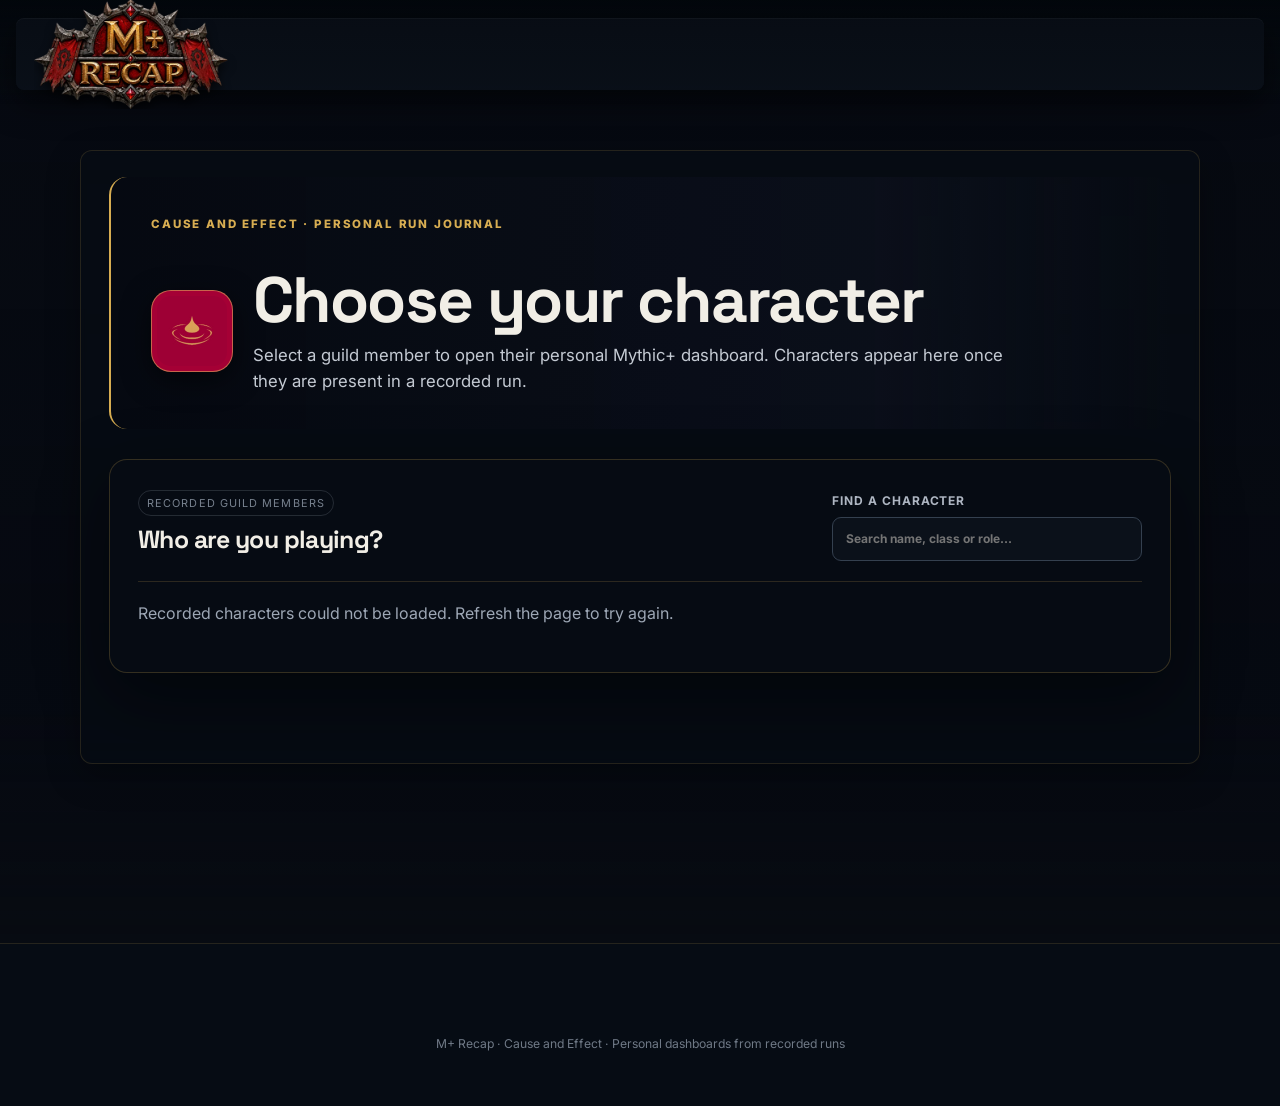
==== commit 5626cf9e: "Refresh report asset cache" ====
--- a/dashboard.html
+++ b/dashboard.html
@@ -1,14 +1,14 @@
-<!doctype html><html lang="en"><head><meta charset="utf-8"><meta name="viewport" content="width=device-width,initial-scale=1"><title>Character M+ Dashboard · Midnight · Season 2</title><link rel="stylesheet" href="styles.css?v=miniboss-pull-1"><link rel="stylesheet" href="overview-nav.css?v=1"><link rel="icon" type="image/svg+xml" href="assets/horde-emblem.svg"><link rel="stylesheet" href="overview-stats.css?v=1"><link rel="stylesheet" href="overview-hero.css?v=3"></head>
-<body data-page="dashboard"><div id="siteNav"></div><main><div class="wrap">
-<header class="dashboard-intro"><div class="eyebrow">MYTHIC+ RUN REPORT · MIDNIGHT · SEASON 2</div><div class="rinse-heading"><img class="rinse-class-icon" id="characterPortrait" src="assets/horde-emblem.svg" alt="Selected character" width="72" height="72"><div><h1 id="characterDashboardTitle">Character Dashboard</h1><div class="rinse-identity" id="characterIdentity"></div></div></div>
-<p id="characterIntro">Recorded dungeon history, run results and available reviews.</p>
-<div class="hero-actions"><a class="button secondary" href="library.html">Browse all runs</a><a class="button secondary" href="index.html">Change character</a></div>
-</header>
-<div class="stat-grid auto-grid" id="stats"></div>
-
-<section class="section" id="recent-runs" tabindex="-1"><div class="section-title"><h2>Recent runs</h2><span class="section-kicker">Latest dungeon attempts</span></div><div class="run-list" id="recentRuns"></div></section>
-
-<section class="section" id="dungeon-history" tabindex="-1"><div class="section-title"><h2>Dungeons</h2><span class="section-kicker">Midnight · Season 2 history</span></div><div class="dungeon-grid" id="dungeons"></div></section>
-<section class="section" id="recorded-runs" tabindex="-1" aria-labelledby="characterProfileTitle"><div class="section-title"><h2 id="characterProfileTitle">Recorded runs</h2><span class="section-kicker">Guild profile</span></div><p class="profile-run-help" id="characterProfileInfo"></p><p class="profile-run-help">Highlighted runs have a tracked report—select one to open it. Grey runs haven’t been tracked yet.</p><div class="profile-run-grid" id="characterProfileRuns"></div></section>
-</div></main><footer><div class="wrap">Midnight · Season 2 · M+ Recap<span class="dashboard-art-credit">Midnight artwork © Blizzard Entertainment · <a href="https://news.blizzard.com/en-us/article/24229031/midnight-expansion-information-wrapped-up" target="_blank" rel="noopener noreferrer">Artwork source</a></span></div></footer>
-<script src="seed-data.js"></script><script src="app.js?v=miniboss-pull-1"></script><script src="dungeon-visuals.js?v=blinding-vale-1"></script><script src="overview-nav.js?v=1"></script><script src="upload-nav.js?v=2"></script></body></html>
+<!doctype html><html lang="en"><head><meta charset="utf-8"><meta name="viewport" content="width=device-width,initial-scale=1"><title>Character M+ Dashboard · Midnight · Season 2</title><link rel="stylesheet" href="styles.css?v=miniboss-pull-1"><link rel="stylesheet" href="overview-nav.css?v=1"><link rel="icon" type="image/svg+xml" href="assets/horde-emblem.svg"><link rel="stylesheet" href="overview-stats.css?v=1"><link rel="stylesheet" href="overview-hero.css?v=3"></head>
+<body data-page="dashboard"><div id="siteNav"></div><main><div class="wrap">
+<header class="dashboard-intro"><div class="eyebrow">MYTHIC+ RUN REPORT · MIDNIGHT · SEASON 2</div><div class="rinse-heading"><img class="rinse-class-icon" id="characterPortrait" src="assets/horde-emblem.svg" alt="Selected character" width="72" height="72"><div><h1 id="characterDashboardTitle">Character Dashboard</h1><div class="rinse-identity" id="characterIdentity"></div></div></div>
+<p id="characterIntro">Recorded dungeon history, run results and available reviews.</p>
+<div class="hero-actions"><a class="button secondary" href="library.html">Browse all runs</a><a class="button secondary" href="index.html">Change character</a></div>
+</header>
+<div class="stat-grid auto-grid" id="stats"></div>
+
+<section class="section" id="recent-runs" tabindex="-1"><div class="section-title"><h2>Recent runs</h2><span class="section-kicker">Latest dungeon attempts</span></div><div class="run-list" id="recentRuns"></div></section>
+
+<section class="section" id="dungeon-history" tabindex="-1"><div class="section-title"><h2>Dungeons</h2><span class="section-kicker">Midnight · Season 2 history</span></div><div class="dungeon-grid" id="dungeons"></div></section>
+<section class="section" id="recorded-runs" tabindex="-1" aria-labelledby="characterProfileTitle"><div class="section-title"><h2 id="characterProfileTitle">Recorded runs</h2><span class="section-kicker">Guild profile</span></div><p class="profile-run-help" id="characterProfileInfo"></p><p class="profile-run-help">Highlighted runs have a tracked report—select one to open it. Grey runs haven’t been tracked yet.</p><div class="profile-run-grid" id="characterProfileRuns"></div></section>
+</div></main><footer><div class="wrap">Midnight · Season 2 · M+ Recap<span class="dashboard-art-credit">Midnight artwork © Blizzard Entertainment · <a href="https://news.blizzard.com/en-us/article/24229031/midnight-expansion-information-wrapped-up" target="_blank" rel="noopener noreferrer">Artwork source</a></span></div></footer>
+<script src="seed-data.js"></script><script src="app.js?v=miniboss-pull-1"></script><script src="dungeon-visuals.js?v=blinding-vale-1"></script><script src="overview-nav.js?v=1"></script><script src="upload-nav.js?v=2"></script></body></html>
--- a/styles.css
+++ b/styles.css
@@ -844,59 +844,59 @@
 footer{position:relative;margin-top:74px}
 footer .wrap{position:static;min-height:100px;padding-top:62px;padding-bottom:24px;gap:12px 24px}
 footer .footer-horde-logo{position:absolute;left:50%;top:0;transform:translate(-50%,-50%);width:180px;height:112px;margin:0}
-@media(max-width:650px){footer .wrap{padding-top:56px;padding-bottom:22px;gap:10px}footer .footer-horde-logo{width:160px;height:100px}}
-
-/* Roomier, borderless navigation with a compact menu on narrow screens. */
-#siteNav{padding:18px 16px 14px;background:linear-gradient(180deg,rgba(3,7,12,.9),rgba(3,7,12,.35),transparent)}
-#siteNav nav{width:min(1420px,100%);border:0;border-radius:8px;background:linear-gradient(180deg,rgba(8,13,21,.97),rgba(10,16,25,.94));box-shadow:0 12px 32px rgba(0,0,0,.55),inset 0 1px rgba(255,255,255,.035);backdrop-filter:blur(16px) saturate(115%)}
-#siteNav nav .wrap{max-width:none;min-width:0;padding:0 28px;gap:22px}
-#siteNav .brand{min-width:0;flex:0 1 auto}
-#siteNav .brand-rinse-wordmark{font-size:clamp(1.25rem,2vw,1.72rem);overflow:hidden;text-overflow:ellipsis;max-width:min(31vw,430px)}
-#siteNav .navlinks{flex:0 0 auto;flex-wrap:nowrap;white-space:nowrap}
-.nav-menu-toggle{display:none;width:46px;height:46px;padding:11px;border:0;border-radius:9px;background:rgba(255,255,255,.055);color:var(--text);cursor:pointer;place-items:center;align-content:center;gap:5px}
-.nav-menu-toggle span{display:block;width:22px;height:2px;border-radius:2px;background:currentColor;transition:transform .18s,opacity .18s}
-.nav-menu-toggle:hover{background:rgba(215,173,82,.12);color:var(--gold-light)}
-.nav-menu-toggle:focus-visible{outline:2px solid var(--gold);outline-offset:3px}
-.nav-menu-toggle[aria-expanded="true"] span:nth-child(1){transform:translateY(7px) rotate(45deg)}
-.nav-menu-toggle[aria-expanded="true"] span:nth-child(2){opacity:0}
-.nav-menu-toggle[aria-expanded="true"] span:nth-child(3){transform:translateY(-7px) rotate(-45deg)}
-@media(max-width:1320px){
- #siteNav nav .wrap{position:relative;min-height:72px;height:72px;padding:0 18px;flex-direction:row;align-items:center;gap:14px}
- #siteNav .brand{height:auto;justify-content:flex-start;flex:1;overflow:hidden}
- #siteNav .brand-priest-icon{width:58px;height:58px;flex:none}
- #siteNav .brand-rinse-wordmark{max-width:none;font-size:clamp(1.12rem,4vw,1.55rem)}
- #siteNav .brand em{display:none}
- .nav-menu-toggle{display:grid;flex:none}
- #siteNav .navlinks{display:none;position:absolute;z-index:10;top:calc(100% + 9px);right:10px;width:min(330px,calc(100vw - 52px));padding:8px;gap:3px;border:1px solid rgba(215,173,82,.2);border-radius:11px;background:rgba(7,12,19,.985);box-shadow:0 18px 42px rgba(0,0,0,.68);grid-template-columns:1fr}
- #siteNav .navlinks.is-open{display:grid;animation:nav-menu-in .16s ease-out both}
- #siteNav .navlinks a{width:100%;min-height:44px;padding:11px 13px;text-align:left;justify-content:flex-start;border-radius:7px;font-size:.82rem}
-}
-@media(max-width:560px){
- #siteNav{padding:10px 8px 8px}
- #siteNav nav .wrap{padding:0 12px;gap:10px}
- #siteNav .brand{gap:10px}
- #siteNav .brand-priest-icon{width:50px;height:50px}
- #siteNav .brand-rinse-wordmark{font-size:1.18rem}
- #siteNav .brand-rinse-wordmark small{font-size:.56rem}
- .nav-menu-toggle{width:42px;height:42px}
-}
-@keyframes nav-menu-in{from{opacity:0;transform:translateY(-7px)}to{opacity:1;transform:none}}
-@media(prefers-reduced-motion:reduce){.nav-menu-toggle span{transition:none}#siteNav .navlinks.is-open{animation:none}}
-
-/* Evidence-led boss pull assessment. */
-.boss-pull-evidence{display:flex!important;align-items:center;gap:7px;flex-wrap:wrap;margin-top:5px;color:#aeb8c5!important;font-size:.76rem!important}
-.boss-pull-label{display:inline-flex;padding:4px 7px;border:1px solid #66738455;border-radius:999px;color:#c6ced8!important;font-size:.64rem!important;font-weight:850;letter-spacing:.055em;text-transform:uppercase;background:#111924cc}
-.boss-pull-evidence.is-tank .boss-pull-label{color:#8fe3af!important;border-color:#42ba765c;background:#102a20cc}
-.boss-pull-evidence.is-accidental .boss-pull-label{color:#ffaaa3!important;border-color:#e163635f;background:#35191dcc}
-.boss-pull-evidence.is-aggro .boss-pull-label{color:#ffc58f!important;border-color:#df8c4f66;background:#382317cc}
-.boss-pull-review{margin:0 0 18px;padding:17px 18px;border:1px solid var(--panel-edge-soft);border-radius:13px;background:rgba(11,18,27,.82)}
-.boss-pull-review h3{margin:0 0 5px}.boss-pull-review>p{margin:0;color:var(--muted);font-size:.8rem}
-.boss-pull-review ul{display:grid;gap:8px;margin:14px 0 0;padding:0;list-style:none}
-.boss-pull-review li{display:grid;grid-template-columns:82px 1fr;align-items:center;gap:10px;padding-top:8px;border-top:1px solid rgba(255,255,255,.065)}
-.boss-pull-review li>span:first-child{color:var(--gold-light);font-size:.72rem;font-weight:800;text-transform:uppercase}
-.incident-enemy-context small{color:#c8a66b;font-size:.66rem;font-weight:700;text-transform:uppercase;letter-spacing:.045em}
-.recap-avoidable-reason{display:block;margin-top:4px;color:#d9c18a;font-size:.67rem;line-height:1.35}
-@media(max-width:560px){.boss-pull-review li{grid-template-columns:1fr}.boss-pull-review{padding:14px}}
+@media(max-width:650px){footer .wrap{padding-top:56px;padding-bottom:22px;gap:10px}footer .footer-horde-logo{width:160px;height:100px}}
+
+/* Roomier, borderless navigation with a compact menu on narrow screens. */
+#siteNav{padding:18px 16px 14px;background:linear-gradient(180deg,rgba(3,7,12,.9),rgba(3,7,12,.35),transparent)}
+#siteNav nav{width:min(1420px,100%);border:0;border-radius:8px;background:linear-gradient(180deg,rgba(8,13,21,.97),rgba(10,16,25,.94));box-shadow:0 12px 32px rgba(0,0,0,.55),inset 0 1px rgba(255,255,255,.035);backdrop-filter:blur(16px) saturate(115%)}
+#siteNav nav .wrap{max-width:none;min-width:0;padding:0 28px;gap:22px}
+#siteNav .brand{min-width:0;flex:0 1 auto}
+#siteNav .brand-rinse-wordmark{font-size:clamp(1.25rem,2vw,1.72rem);overflow:hidden;text-overflow:ellipsis;max-width:min(31vw,430px)}
+#siteNav .navlinks{flex:0 0 auto;flex-wrap:nowrap;white-space:nowrap}
+.nav-menu-toggle{display:none;width:46px;height:46px;padding:11px;border:0;border-radius:9px;background:rgba(255,255,255,.055);color:var(--text);cursor:pointer;place-items:center;align-content:center;gap:5px}
+.nav-menu-toggle span{display:block;width:22px;height:2px;border-radius:2px;background:currentColor;transition:transform .18s,opacity .18s}
+.nav-menu-toggle:hover{background:rgba(215,173,82,.12);color:var(--gold-light)}
+.nav-menu-toggle:focus-visible{outline:2px solid var(--gold);outline-offset:3px}
+.nav-menu-toggle[aria-expanded="true"] span:nth-child(1){transform:translateY(7px) rotate(45deg)}
+.nav-menu-toggle[aria-expanded="true"] span:nth-child(2){opacity:0}
+.nav-menu-toggle[aria-expanded="true"] span:nth-child(3){transform:translateY(-7px) rotate(-45deg)}
+@media(max-width:1320px){
+ #siteNav nav .wrap{position:relative;min-height:72px;height:72px;padding:0 18px;flex-direction:row;align-items:center;gap:14px}
+ #siteNav .brand{height:auto;justify-content:flex-start;flex:1;overflow:hidden}
+ #siteNav .brand-priest-icon{width:58px;height:58px;flex:none}
+ #siteNav .brand-rinse-wordmark{max-width:none;font-size:clamp(1.12rem,4vw,1.55rem)}
+ #siteNav .brand em{display:none}
+ .nav-menu-toggle{display:grid;flex:none}
+ #siteNav .navlinks{display:none;position:absolute;z-index:10;top:calc(100% + 9px);right:10px;width:min(330px,calc(100vw - 52px));padding:8px;gap:3px;border:1px solid rgba(215,173,82,.2);border-radius:11px;background:rgba(7,12,19,.985);box-shadow:0 18px 42px rgba(0,0,0,.68);grid-template-columns:1fr}
+ #siteNav .navlinks.is-open{display:grid;animation:nav-menu-in .16s ease-out both}
+ #siteNav .navlinks a{width:100%;min-height:44px;padding:11px 13px;text-align:left;justify-content:flex-start;border-radius:7px;font-size:.82rem}
+}
+@media(max-width:560px){
+ #siteNav{padding:10px 8px 8px}
+ #siteNav nav .wrap{padding:0 12px;gap:10px}
+ #siteNav .brand{gap:10px}
+ #siteNav .brand-priest-icon{width:50px;height:50px}
+ #siteNav .brand-rinse-wordmark{font-size:1.18rem}
+ #siteNav .brand-rinse-wordmark small{font-size:.56rem}
+ .nav-menu-toggle{width:42px;height:42px}
+}
+@keyframes nav-menu-in{from{opacity:0;transform:translateY(-7px)}to{opacity:1;transform:none}}
+@media(prefers-reduced-motion:reduce){.nav-menu-toggle span{transition:none}#siteNav .navlinks.is-open{animation:none}}
+
+/* Evidence-led boss pull assessment. */
+.boss-pull-evidence{display:flex!important;align-items:center;gap:7px;flex-wrap:wrap;margin-top:5px;color:#aeb8c5!important;font-size:.76rem!important}
+.boss-pull-label{display:inline-flex;padding:4px 7px;border:1px solid #66738455;border-radius:999px;color:#c6ced8!important;font-size:.64rem!important;font-weight:850;letter-spacing:.055em;text-transform:uppercase;background:#111924cc}
+.boss-pull-evidence.is-tank .boss-pull-label{color:#8fe3af!important;border-color:#42ba765c;background:#102a20cc}
+.boss-pull-evidence.is-accidental .boss-pull-label{color:#ffaaa3!important;border-color:#e163635f;background:#35191dcc}
+.boss-pull-evidence.is-aggro .boss-pull-label{color:#ffc58f!important;border-color:#df8c4f66;background:#382317cc}
+.boss-pull-review{margin:0 0 18px;padding:17px 18px;border:1px solid var(--panel-edge-soft);border-radius:13px;background:rgba(11,18,27,.82)}
+.boss-pull-review h3{margin:0 0 5px}.boss-pull-review>p{margin:0;color:var(--muted);font-size:.8rem}
+.boss-pull-review ul{display:grid;gap:8px;margin:14px 0 0;padding:0;list-style:none}
+.boss-pull-review li{display:grid;grid-template-columns:82px 1fr;align-items:center;gap:10px;padding-top:8px;border-top:1px solid rgba(255,255,255,.065)}
+.boss-pull-review li>span:first-child{color:var(--gold-light);font-size:.72rem;font-weight:800;text-transform:uppercase}
+.incident-enemy-context small{color:#c8a66b;font-size:.66rem;font-weight:700;text-transform:uppercase;letter-spacing:.045em}
+.recap-avoidable-reason{display:block;margin-top:4px;color:#d9c18a;font-size:.67rem;line-height:1.35}
+@media(max-width:560px){.boss-pull-review li{grid-template-columns:1fr}.boss-pull-review{padding:14px}}
 
 /* Review copy fills the space beside its confidence label. */
 .review-heading>div:first-child{flex:1;min-width:0}
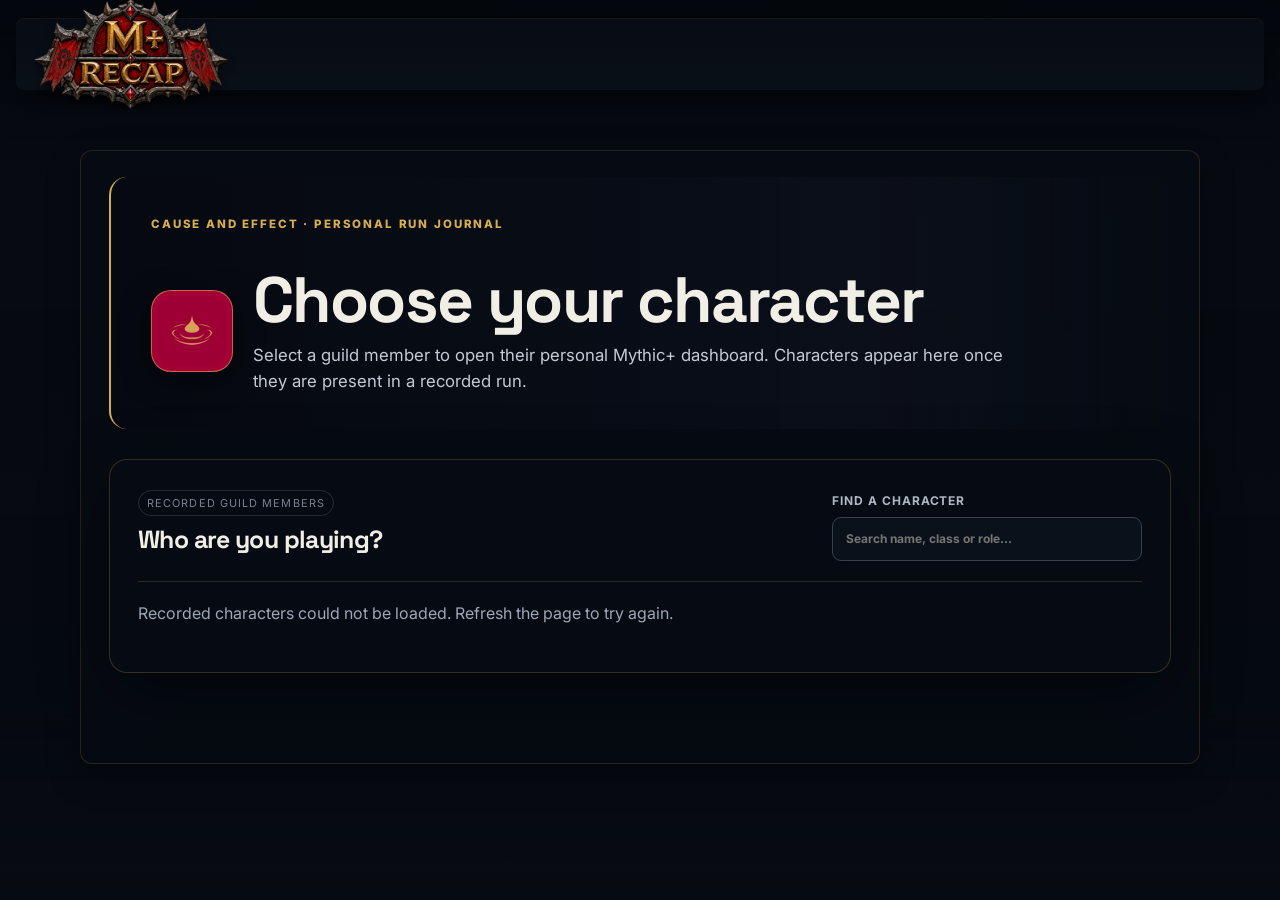
==== commit 4bb93adb: "Update character score styling and cache" ====
--- a/dashboard.html
+++ b/dashboard.html
@@ -1,14 +1,14 @@
-<!doctype html><html lang="en"><head><meta charset="utf-8"><meta name="viewport" content="width=device-width,initial-scale=1"><title>Character M+ Dashboard · Midnight · Season 2</title><link rel="stylesheet" href="styles.css?v=miniboss-pull-1"><link rel="stylesheet" href="overview-nav.css?v=1"><link rel="icon" type="image/svg+xml" href="assets/horde-emblem.svg"><link rel="stylesheet" href="overview-stats.css?v=1"><link rel="stylesheet" href="overview-hero.css?v=3"></head>
-<body data-page="dashboard"><div id="siteNav"></div><main><div class="wrap">
-<header class="dashboard-intro"><div class="eyebrow">MYTHIC+ RUN REPORT · MIDNIGHT · SEASON 2</div><div class="rinse-heading"><img class="rinse-class-icon" id="characterPortrait" src="assets/horde-emblem.svg" alt="Selected character" width="72" height="72"><div><h1 id="characterDashboardTitle">Character Dashboard</h1><div class="rinse-identity" id="characterIdentity"></div></div></div>
-<p id="characterIntro">Recorded dungeon history, run results and available reviews.</p>
-<div class="hero-actions"><a class="button secondary" href="library.html">Browse all runs</a><a class="button secondary" href="index.html">Change character</a></div>
-</header>
-<div class="stat-grid auto-grid" id="stats"></div>
-
-<section class="section" id="recent-runs" tabindex="-1"><div class="section-title"><h2>Recent runs</h2><span class="section-kicker">Latest dungeon attempts</span></div><div class="run-list" id="recentRuns"></div></section>
-
-<section class="section" id="dungeon-history" tabindex="-1"><div class="section-title"><h2>Dungeons</h2><span class="section-kicker">Midnight · Season 2 history</span></div><div class="dungeon-grid" id="dungeons"></div></section>
-<section class="section" id="recorded-runs" tabindex="-1" aria-labelledby="characterProfileTitle"><div class="section-title"><h2 id="characterProfileTitle">Recorded runs</h2><span class="section-kicker">Guild profile</span></div><p class="profile-run-help" id="characterProfileInfo"></p><p class="profile-run-help">Highlighted runs have a tracked report—select one to open it. Grey runs haven’t been tracked yet.</p><div class="profile-run-grid" id="characterProfileRuns"></div></section>
-</div></main><footer><div class="wrap">Midnight · Season 2 · M+ Recap<span class="dashboard-art-credit">Midnight artwork © Blizzard Entertainment · <a href="https://news.blizzard.com/en-us/article/24229031/midnight-expansion-information-wrapped-up" target="_blank" rel="noopener noreferrer">Artwork source</a></span></div></footer>
-<script src="seed-data.js"></script><script src="app.js?v=miniboss-pull-1"></script><script src="dungeon-visuals.js?v=blinding-vale-1"></script><script src="overview-nav.js?v=1"></script><script src="upload-nav.js?v=2"></script></body></html>
+<!doctype html><html lang="en"><head><meta charset="utf-8"><meta name="viewport" content="width=device-width,initial-scale=1"><title>Character M+ Dashboard · Midnight · Season 2</title><link rel="stylesheet" href="styles.css?v=character-score-1"><link rel="stylesheet" href="overview-nav.css?v=1"><link rel="icon" type="image/svg+xml" href="assets/horde-emblem.svg"><link rel="stylesheet" href="overview-stats.css?v=1"><link rel="stylesheet" href="overview-hero.css?v=3"></head>
+<body data-page="dashboard"><div id="siteNav"></div><main><div class="wrap">
+<header class="dashboard-intro"><div class="eyebrow">MYTHIC+ RUN REPORT · MIDNIGHT · SEASON 2</div><div class="character-hero-score" id="characterHeroScore" hidden></div><div class="rinse-heading"><img class="rinse-class-icon" id="characterPortrait" src="assets/horde-emblem.svg" alt="Selected character" width="72" height="72"><div><h1 id="characterDashboardTitle">Character Dashboard</h1><div class="rinse-identity" id="characterIdentity"></div></div></div>
+<p id="characterIntro">Recorded dungeon history, run results and available reviews.</p>
+<div class="hero-actions"><a class="button secondary" href="library.html">Browse all runs</a><a class="button secondary" href="index.html">Change character</a></div>
+</header>
+<div class="stat-grid auto-grid" id="stats"></div>
+
+<section class="section" id="recent-runs" tabindex="-1"><div class="section-title"><h2>Recent runs</h2><span class="section-kicker">Latest dungeon attempts</span></div><div class="run-list" id="recentRuns"></div></section>
+
+<section class="section" id="dungeon-history" tabindex="-1"><div class="section-title"><h2>Dungeons</h2><span class="section-kicker">Midnight · Season 2 history</span></div><div class="dungeon-grid" id="dungeons"></div></section>
+<section class="section" id="recorded-runs" tabindex="-1" aria-labelledby="characterProfileTitle"><div class="section-title"><h2 id="characterProfileTitle">Recorded runs</h2><span class="section-kicker">Guild profile</span></div><p class="profile-run-help" id="characterProfileInfo"></p><p class="profile-run-help">Highlighted runs have a tracked report—select one to open it. Grey runs haven’t been tracked yet.</p><div class="profile-run-grid" id="characterProfileRuns"></div></section>
+</div></main><footer><div class="wrap">Midnight · Season 2 · M+ Recap<span class="dashboard-art-credit">Midnight artwork © Blizzard Entertainment · <a href="https://news.blizzard.com/en-us/article/24229031/midnight-expansion-information-wrapped-up" target="_blank" rel="noopener noreferrer">Artwork source</a></span></div></footer>
+<script src="seed-data.js"></script><script src="app.js?v=character-score-1"></script><script src="dungeon-visuals.js?v=blinding-vale-1"></script><script src="overview-nav.js?v=1"></script><script src="upload-nav.js?v=2"></script></body></html>
--- a/styles.css
+++ b/styles.css
@@ -705,9 +705,10 @@
 #siteNav .navlinks a.active{color:var(--gold-light);background:linear-gradient(180deg,#d7ad521c,#d7ad5208);border-color:#d7ad524d;box-shadow:inset 0 -2px #d7ad52}
 
 /* Cause And Effect crest beside its navigation destination. */
-#siteNav .navlinks a[href="guild.html"]{display:inline-flex;align-items:center;justify-content:center;gap:8px}
-.guild-nav-crest{width:26px;height:26px;object-fit:contain;border:1px solid #d7ad5266;border-radius:6px;box-shadow:0 2px 5px #0005;flex:none}
-@media(max-width:650px){#siteNav .navlinks a[href="guild.html"]{gap:5px}.guild-nav-crest{width:20px;height:20px;border-radius:4px}}
+#siteNav .navlinks a[href^="guild.html"],#siteNav .navlinks .nav-change-character{display:inline-flex;align-items:center;justify-content:center;gap:8px}
+.nav-destination-icon{display:block;width:26px;height:26px;object-fit:contain;border:1px solid #d7ad5266;border-radius:6px;box-shadow:0 2px 5px #0005;flex:none}
+.nav-character-icon{padding:3px;background:linear-gradient(145deg,#38121c,#171018);border-color:#bd7e465f}
+@media(max-width:650px){#siteNav .navlinks a[href^="guild.html"],#siteNav .navlinks .nav-change-character{gap:7px}.nav-destination-icon{width:22px;height:22px;border-radius:5px}}
 
 /* Unified translucent charcoal surfaces with restrained gold edging. */
 :root{--panel-edge:rgba(215,173,82,.22);--panel-edge-soft:rgba(215,173,82,.15);--panel-shadow:0 12px 34px rgba(0,0,0,.30)}
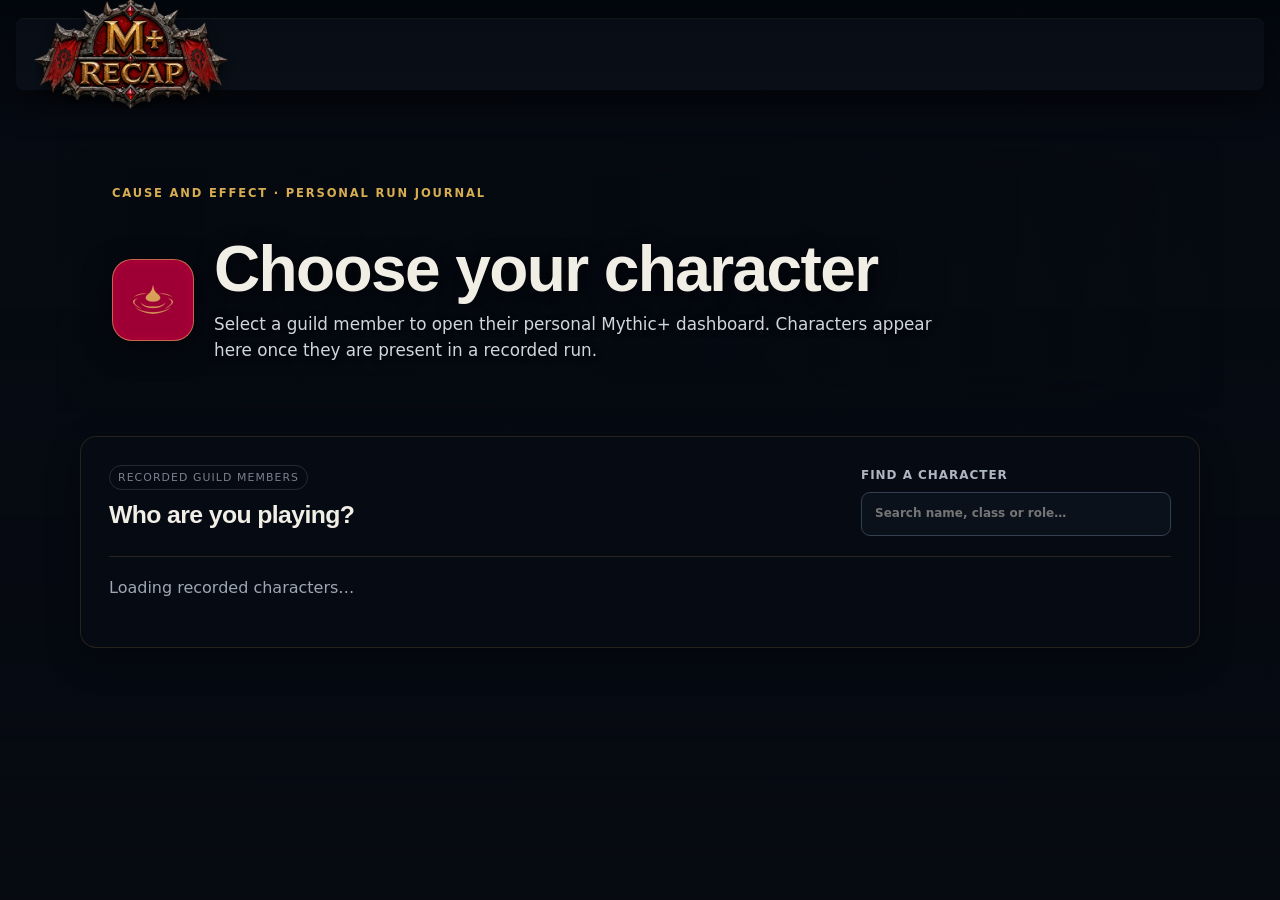
==== commit f487a32a: "Add shared site footer" ====
--- a/dashboard.html
+++ b/dashboard.html
@@ -1,4 +1,4 @@
-<!doctype html><html lang="en"><head><meta charset="utf-8"><meta name="viewport" content="width=device-width,initial-scale=1"><title>Character M+ Dashboard · Midnight · Season 2</title><link rel="stylesheet" href="styles.css?v=character-score-1"><link rel="stylesheet" href="overview-nav.css?v=1"><link rel="icon" type="image/svg+xml" href="assets/horde-emblem.svg"><link rel="stylesheet" href="overview-stats.css?v=1"><link rel="stylesheet" href="overview-hero.css?v=3"></head>
+<!doctype html><html lang="en"><head><meta charset="utf-8"><meta name="viewport" content="width=device-width,initial-scale=1"><title>Character M+ Dashboard · Midnight · Season 2</title><link rel="stylesheet" href="styles.css?v=site-footer-1"><link rel="stylesheet" href="overview-nav.css?v=1"><link rel="icon" type="image/svg+xml" href="assets/horde-emblem.svg"><link rel="stylesheet" href="overview-stats.css?v=1"><link rel="stylesheet" href="overview-hero.css?v=3"></head>
 <body data-page="dashboard"><div id="siteNav"></div><main><div class="wrap">
 <header class="dashboard-intro"><div class="eyebrow">MYTHIC+ RUN REPORT · MIDNIGHT · SEASON 2</div><div class="character-hero-score" id="characterHeroScore" hidden></div><div class="rinse-heading"><img class="rinse-class-icon" id="characterPortrait" src="assets/horde-emblem.svg" alt="Selected character" width="72" height="72"><div><h1 id="characterDashboardTitle">Character Dashboard</h1><div class="rinse-identity" id="characterIdentity"></div></div></div>
 <p id="characterIntro">Recorded dungeon history, run results and available reviews.</p>
@@ -11,4 +11,4 @@
 <section class="section" id="dungeon-history" tabindex="-1"><div class="section-title"><h2>Dungeons</h2><span class="section-kicker">Midnight · Season 2 history</span></div><div class="dungeon-grid" id="dungeons"></div></section>
 <section class="section" id="recorded-runs" tabindex="-1" aria-labelledby="characterProfileTitle"><div class="section-title"><h2 id="characterProfileTitle">Recorded runs</h2><span class="section-kicker">Guild profile</span></div><p class="profile-run-help" id="characterProfileInfo"></p><p class="profile-run-help">Highlighted runs have a tracked report—select one to open it. Grey runs haven’t been tracked yet.</p><div class="profile-run-grid" id="characterProfileRuns"></div></section>
 </div></main><footer><div class="wrap">Midnight · Season 2 · M+ Recap<span class="dashboard-art-credit">Midnight artwork © Blizzard Entertainment · <a href="https://news.blizzard.com/en-us/article/24229031/midnight-expansion-information-wrapped-up" target="_blank" rel="noopener noreferrer">Artwork source</a></span></div></footer>
-<script src="seed-data.js"></script><script src="app.js?v=character-score-1"></script><script src="dungeon-visuals.js?v=blinding-vale-1"></script><script src="overview-nav.js?v=1"></script><script src="upload-nav.js?v=2"></script></body></html>
+<script src="seed-data.js"></script><script src="app.js?v=character-score-1"></script><script src="dungeon-visuals.js?v=blinding-vale-1"></script><script src="overview-nav.js?v=1"></script><script src="upload-nav.js?v=2"></script><script src="site-footer.js?v=1"></script></body></html>
--- a/styles.css
+++ b/styles.css
@@ -539,7 +539,7 @@
 
 .party-utility{margin-bottom:26px}
 .utility-party-grid{display:grid;grid-template-columns:repeat(auto-fit,minmax(290px,1fr));gap:12px}
-.utility-player{border:1px solid var(--border);border-radius:12px;padding:16px;background:rgba(18,24,32,.65)}
+.utility-player{position:relative;overflow:hidden;border:1px solid var(--border);border-radius:12px;padding:16px;background:linear-gradient(90deg,rgba(8,14,22,.96) 0%,rgba(8,14,22,.82) 48%,rgba(8,14,22,.34) 100%),var(--utility-class-art) 78% center/cover no-repeat,rgba(18,24,32,.65)}
 .utility-player header{display:flex;justify-content:space-between;align-items:center;gap:8px}
 .utility-player header>strong{font-size:.8rem;overflow-wrap:anywhere}
 .utility-player-stats{display:grid;grid-template-columns:repeat(4,1fr);gap:8px;margin-top:16px}
@@ -619,6 +619,8 @@
 .dashboard-intro{position:relative;padding:30px 32px;margin-bottom:28px;border:1px solid #d7ad5240;border-radius:16px;background:linear-gradient(110deg,#101b2bee,#132234a6);box-shadow:inset 3px 0 #cfa34c}
 .dashboard-intro h1{margin-top:12px;font-size:clamp(2rem,4vw,3.2rem)}
 .dashboard-intro p{color:#c0c8d2}
+.character-hero-score{position:absolute;top:28px;right:32px;display:grid;justify-items:end;gap:2px;text-align:right;text-shadow:0 2px 12px #000}.character-hero-score[hidden]{display:none}.character-hero-score strong{font:800 clamp(1.65rem,3vw,2.5rem)/1 'Space Grotesk',sans-serif;letter-spacing:-.04em;color:#f0cf7a;background:linear-gradient(180deg,#fff0a8 0%,#e2bd5c 52%,#9d6b22 100%);-webkit-background-clip:text;background-clip:text;-webkit-text-fill-color:transparent}.character-hero-score span{color:#c7b98f;font-size:.64rem;font-weight:850;letter-spacing:.11em}
+@media(max-width:760px){.character-hero-score{position:static;justify-items:start;margin:12px 0 4px;text-align:left}.dashboard-intro .eyebrow{padding-right:0}}
 .dashboard-intro .hero-actions{margin:22px 0 0}
 .dashboard-intro:after{content:"M+";position:absolute;right:32px;top:24px;font-family:'Space Grotesk',sans-serif;font-size:7rem;font-weight:700;color:#d7ad520c;pointer-events:none}
 .stat-card,.card,.review-card,.run-row,.utility-player,.death-recaps-group{background:linear-gradient(135deg,rgba(20,29,40,.97),rgba(11,18,27,.97));box-shadow:0 8px 22px #0002}
@@ -758,7 +760,8 @@
 body[data-page="dashboard"]:before,
 body[data-page="library"]:before,
 body[data-page="guild"]:before,
-body[data-page="insights"]:before{
+body[data-page="insights"]:before,
+body[data-page="run"]:before{
  background:linear-gradient(180deg,rgba(7,8,20,.44),rgba(7,8,20,.68)),url('https://bnetcmsus-a.akamaihd.net/cms/content_entry_media/AZNVF42KU9BY1756855683235.png') center/cover no-repeat;
 }
 
@@ -801,7 +804,7 @@
 .run-row .run-duration.timing-unfinished,.stat-card.timing-unfinished{border-color:#ad777755}
 .timing-in-time .num,.run-row .timing-in-time b,.timing-in-time .label,.run-row .timing-in-time small{color:#8fe3af}
 .timing-over-time .num,.run-row .timing-over-time b,.timing-over-time .label,.run-row .timing-over-time small{color:#ff9c9c}
-.timing-margin{display:block;font-size:.65rem;line-height:1.3;margin-top:3px;color:inherit}
+.timing-label{display:flex;justify-content:center;align-items:baseline;gap:7px}.timing-margin{display:inline;font-size:.65rem;line-height:1.3;margin:0;color:inherit;text-transform:none;letter-spacing:0}
 
 /* Dungeon overview artwork and Rinse's current guild-profile best. */
 .dungeon-card.has-dungeon-art{background-image:linear-gradient(90deg,rgba(8,14,22,.94),rgba(8,14,22,.66)),var(--dungeon-art);background-size:cover;background-position:center}
@@ -872,6 +875,40 @@
  #siteNav .navlinks.is-open{display:grid;animation:nav-menu-in .16s ease-out both}
  #siteNav .navlinks a{width:100%;min-height:44px;padding:11px 13px;text-align:left;justify-content:flex-start;border-radius:7px;font-size:.82rem}
 }
+
+/* Run report masthead follows the same continuous artwork and glass treatment as the guild page. */
+body[data-page="run"] main>.wrap{width:min(1120px,calc(100% - 32px));padding:0 0 34px;background:none;border:0;border-radius:0;box-shadow:none;backdrop-filter:none}
+body[data-page="run"] .run-hero.has-dungeon-art{isolation:isolate;min-height:300px;padding:34px 32px;margin-bottom:20px;border:0;border-radius:0;background-image:none!important;box-shadow:none;overflow:visible}
+body[data-page="run"] .run-hero.has-dungeon-art:before{content:"";position:absolute;inset:-16px -24px;z-index:-1;pointer-events:none;background:linear-gradient(90deg,transparent,rgba(5,9,16,.82) 6%,rgba(5,9,16,.68) 60%,transparent);mask-image:linear-gradient(transparent,#000 14%,#000 84%,transparent)}
+body[data-page="run"] .run-hero.has-dungeon-art h1{text-shadow:0 3px 20px #000b}
+body[data-page="run"] #runStats{position:relative;gap:0;padding:18px 8px;background:linear-gradient(90deg,transparent,rgba(5,9,16,.58) 8%,rgba(5,9,16,.66) 50%,rgba(5,9,16,.58) 92%,transparent)}
+body[data-page="run"] #runStats:after{content:"";position:absolute;left:5%;right:5%;bottom:0;height:1px;background:linear-gradient(90deg,transparent,rgba(216,181,102,.42),transparent)}
+body[data-page="run"] #runStats .stat-card{position:relative;isolation:isolate;padding:16px 18px;border:0;border-radius:0;background:none;box-shadow:none;text-align:center}
+body[data-page="run"] #runStats>.stat-card:not(:first-child){border-left:0}
+body[data-page="run"] #runStats .stat-card:before{content:"";display:block;position:absolute;z-index:2;pointer-events:none;left:0;top:20%;bottom:20%;width:1px;height:auto;background:linear-gradient(transparent,rgba(218,194,142,.32),transparent)}
+body[data-page="run"] #runStats .stat-card:first-child:before{display:none}
+body[data-page="run"] #runStats :is(a,button).stat-card{cursor:pointer}
+body[data-page="run"] #runStats :is(a,button).stat-card .num,body[data-page="run"] #runStats :is(a,button).stat-card .label{opacity:.9;transition:opacity .2s ease,color .2s ease}
+body[data-page="run"] #runStats :is(a,button).stat-card:hover{transform:none;background:none;box-shadow:none;filter:none}
+body[data-page="run"] #runStats :is(a,button).stat-card:hover .num,body[data-page="run"] #runStats :is(a,button).stat-card:hover .label{opacity:1;color:#fff;-webkit-text-fill-color:#fff}
+body[data-page="run"] #runStats :is(a,button).stat-card .label span{display:inline-block;transition:transform .2s ease}
+body[data-page="run"] #runStats :is(a,button).stat-card:hover .label span{color:#fff;transform:translate(3px,-1px)}
+body[data-page="run"] #runStats .boss-kill-stat.complete{text-decoration:none;cursor:pointer}
+body[data-page="run"] #runStats .boss-kill-stat.complete .num,body[data-page="run"] #runStats .boss-kill-stat.complete .label{color:#8fe3af}
+body[data-page="run"] #runStats .boss-kill-stat.complete:hover{background:none;box-shadow:none}
+
+/* Preserve the class artwork on report character cards after shared card styling. */
+body[data-page="run"] .utility-player{isolation:isolate;background:rgba(10,16,25,.7)}
+body[data-page="run"] .utility-player>.utility-card-art{position:absolute;inset:0;z-index:0;pointer-events:none;background:linear-gradient(90deg,rgba(8,14,22,.94) 0%,rgba(8,14,22,.7) 42%,rgba(8,14,22,.12) 100%),var(--utility-class-art) 76% center/cover no-repeat;opacity:.78}
+body[data-page="run"] .utility-player>header,body[data-page="run"] .utility-player>.utility-player-stats,body[data-page="run"] .utility-player>details{position:relative;z-index:1}
+body[data-page="run"] .utility-player summary{transition:color .18s ease}
+body[data-page="run"] .utility-player summary:hover,body[data-page="run"] .utility-player summary:focus-visible{color:#fff}
+
+/* Death-recap player filters share the class-art glass treatment. */
+body[data-page="run"] .recap-party-member{position:relative;isolation:isolate;overflow:hidden;background:rgba(10,16,25,.7)}
+body[data-page="run"] .recap-party-member>.recap-card-art{position:absolute;inset:0;z-index:0;pointer-events:none;background:linear-gradient(90deg,rgba(8,14,22,.93) 0%,rgba(8,14,22,.68) 44%,rgba(8,14,22,.12) 100%),var(--recap-class-art) 76% center/cover no-repeat;opacity:.76}
+body[data-page="run"] .recap-party-member>.recap-player-identity,body[data-page="run"] .recap-party-member>.recap-player-meta{position:relative;z-index:1}
+@media(max-width:650px){body[data-page="run"] main>.wrap{width:calc(100% - 20px)}body[data-page="run"] .run-hero.has-dungeon-art{min-height:240px;padding:24px 14px}body[data-page="run"] .run-hero.has-dungeon-art:before{inset:-10px 0}body[data-page="run"] #runStats{padding:10px 0;row-gap:8px}body[data-page="run"] #runStats .stat-card{padding:12px 6px}body[data-page="run"] #runStats .stat-card:nth-child(3):before{display:none}}
 @media(max-width:560px){
  #siteNav{padding:10px 8px 8px}
  #siteNav nav .wrap{padding:0 12px;gap:10px}
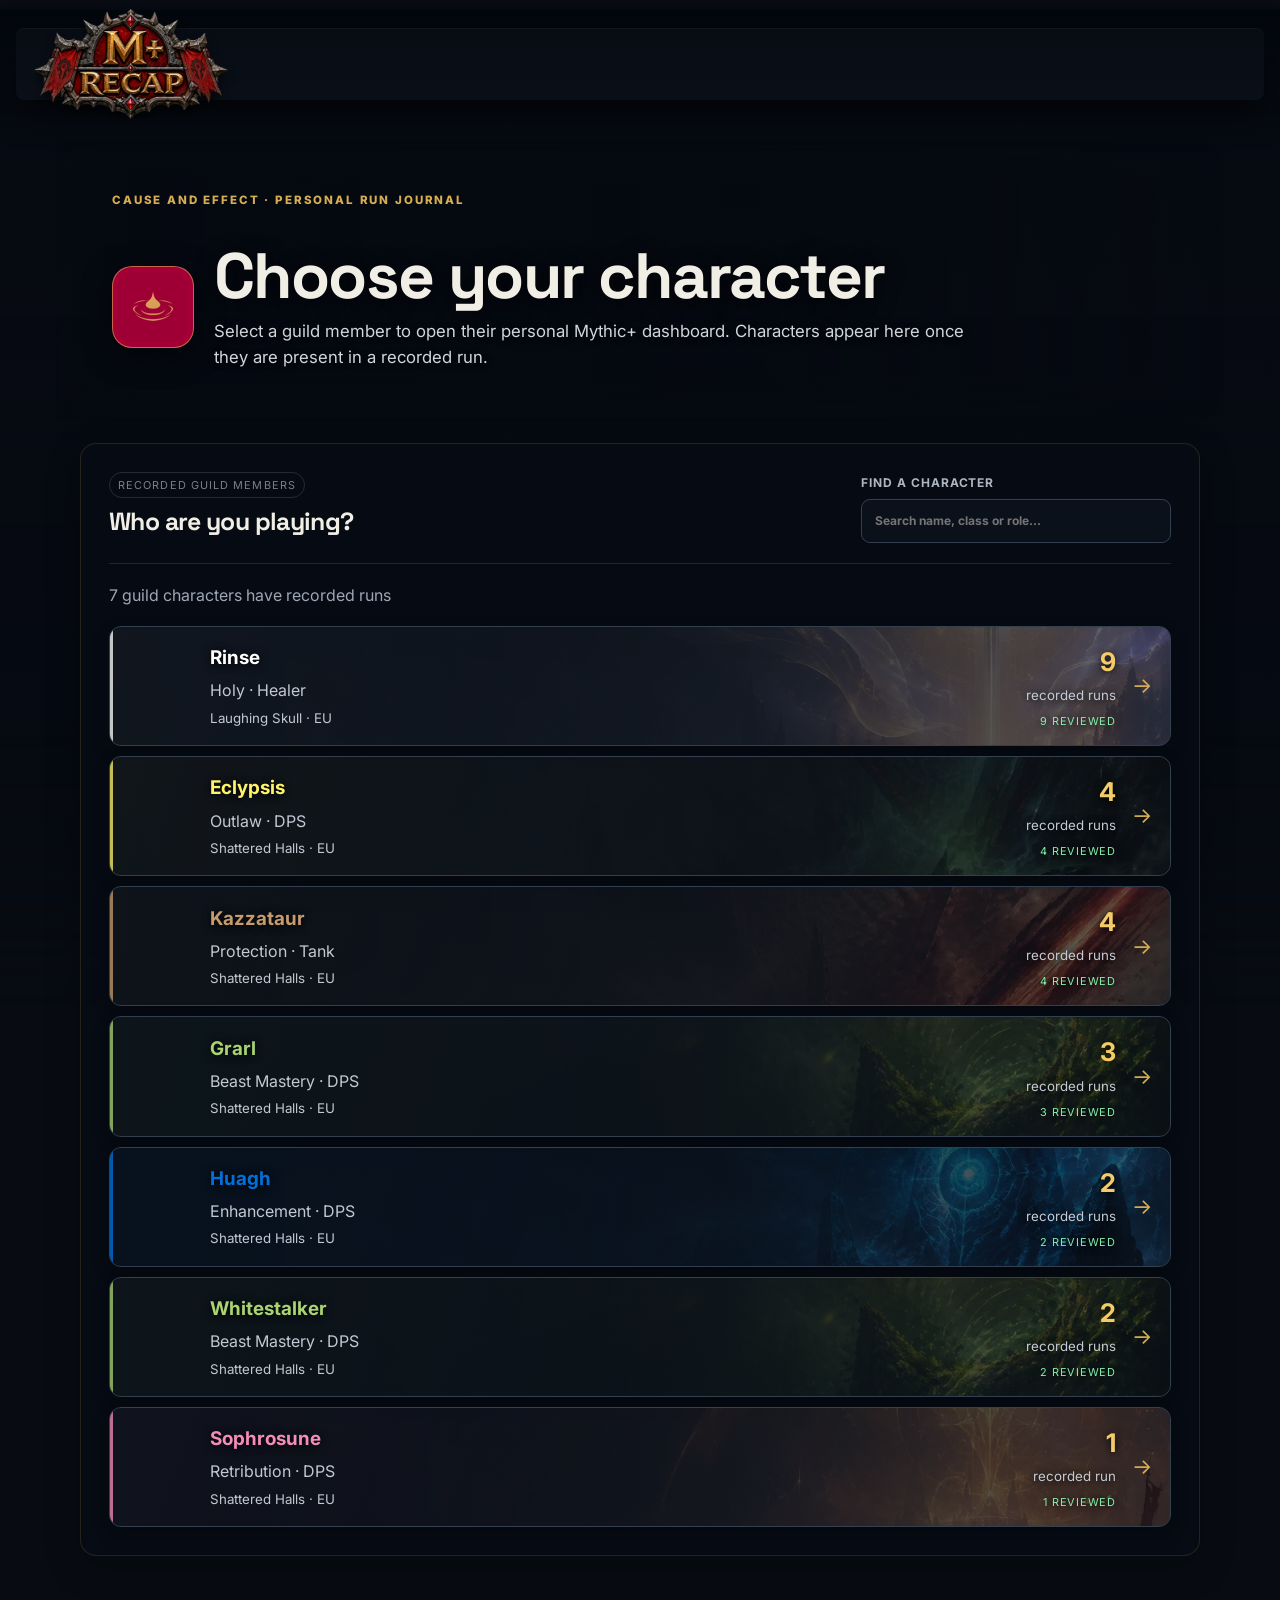
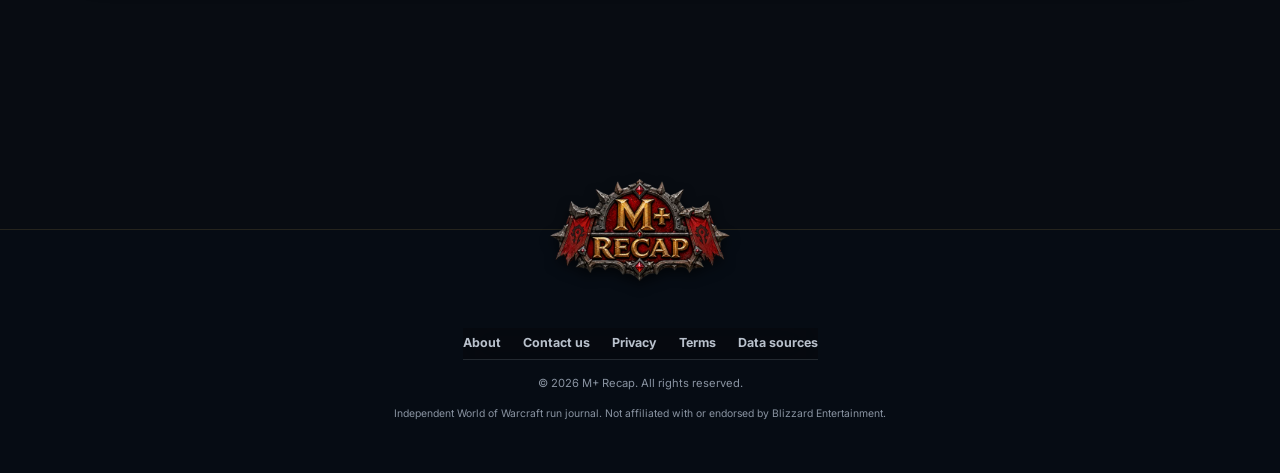
==== commit 13233b98: "Complete character and party perspectives" ====
--- a/dashboard.html
+++ b/dashboard.html
@@ -11,4 +11,4 @@
 <section class="section" id="dungeon-history" tabindex="-1"><div class="section-title"><h2>Dungeons</h2><span class="section-kicker">Midnight · Season 2 history</span></div><div class="dungeon-grid" id="dungeons"></div></section>
 <section class="section" id="recorded-runs" tabindex="-1" aria-labelledby="characterProfileTitle"><div class="section-title"><h2 id="characterProfileTitle">Recorded runs</h2><span class="section-kicker">Guild profile</span></div><p class="profile-run-help" id="characterProfileInfo"></p><p class="profile-run-help">Highlighted runs have a tracked report—select one to open it. Grey runs haven’t been tracked yet.</p><div class="profile-run-grid" id="characterProfileRuns"></div></section>
 </div></main><footer><div class="wrap">Midnight · Season 2 · M+ Recap<span class="dashboard-art-credit">Midnight artwork © Blizzard Entertainment · <a href="https://news.blizzard.com/en-us/article/24229031/midnight-expansion-information-wrapped-up" target="_blank" rel="noopener noreferrer">Artwork source</a></span></div></footer>
-<script src="seed-data.js"></script><script src="app.js?v=character-score-1"></script><script src="dungeon-visuals.js?v=blinding-vale-1"></script><script src="overview-nav.js?v=1"></script><script src="upload-nav.js?v=2"></script><script src="site-footer.js?v=1"></script></body></html>
+<script src="seed-data.js"></script><script src="app.js?v=perspectives-1"></script><script src="dungeon-visuals.js?v=blinding-vale-1"></script><script src="overview-nav.js?v=1"></script><script src="upload-nav.js?v=2"></script><script src="site-footer.js?v=1"></script></body></html>
--- a/styles.css
+++ b/styles.css
@@ -908,6 +908,17 @@
 body[data-page="run"] .recap-party-member{position:relative;isolation:isolate;overflow:hidden;background:rgba(10,16,25,.7)}
 body[data-page="run"] .recap-party-member>.recap-card-art{position:absolute;inset:0;z-index:0;pointer-events:none;background:linear-gradient(90deg,rgba(8,14,22,.93) 0%,rgba(8,14,22,.68) 44%,rgba(8,14,22,.12) 100%),var(--recap-class-art) 76% center/cover no-repeat;opacity:.76}
 body[data-page="run"] .recap-party-member>.recap-player-identity,body[data-page="run"] .recap-party-member>.recap-player-meta{position:relative;z-index:1}
+
+/* Shared public-site footer. */
+footer .site-footer-wrap{display:grid;grid-template-columns:1fr;justify-items:center;gap:15px;min-height:190px;padding:70px 20px 30px}
+footer .site-footer-wrap .footer-horde-logo{top:0}
+.footer-links{display:flex;align-items:center;justify-content:center;flex-wrap:wrap;gap:8px 22px}
+.footer-links a{position:relative;padding:5px 0;color:#b9c1cc;font-size:.78rem;font-weight:700;text-decoration:none;transition:color .18s ease}
+.footer-links a:after{content:"";position:absolute;left:50%;right:50%;bottom:0;height:1px;background:var(--gold);transition:left .18s ease,right .18s ease}
+.footer-links a:hover,.footer-links a:focus-visible{color:#fff}.footer-links a:hover:after,.footer-links a:focus-visible:after{left:0;right:0}
+.footer-copy,.footer-note{margin:0;color:#8993a1;font-size:.7rem;line-height:1.5;text-align:center}.footer-note{max-width:680px;font-size:.65rem}
+.upload-page{padding-top:34px}.upload-intro{margin-bottom:22px}.upload-panel .hero-actions{margin-bottom:0}.upload-panel .import-status strong{color:#f0cf7a}.upload-panel .import-status span{line-height:1.5}.import-note{margin-top:0;border-color:rgba(215,173,82,.22)}.import-note p{max-width:760px;line-height:1.65}.navlinks .nav-upload{white-space:nowrap}
+@media(max-width:650px){footer .site-footer-wrap{padding:62px 14px 26px;gap:13px}.footer-links{gap:6px 16px}.footer-links a{font-size:.74rem}}
 @media(max-width:650px){body[data-page="run"] main>.wrap{width:calc(100% - 20px)}body[data-page="run"] .run-hero.has-dungeon-art{min-height:240px;padding:24px 14px}body[data-page="run"] .run-hero.has-dungeon-art:before{inset:-10px 0}body[data-page="run"] #runStats{padding:10px 0;row-gap:8px}body[data-page="run"] #runStats .stat-card{padding:12px 6px}body[data-page="run"] #runStats .stat-card:nth-child(3):before{display:none}}
 @media(max-width:560px){
  #siteNav{padding:10px 8px 8px}
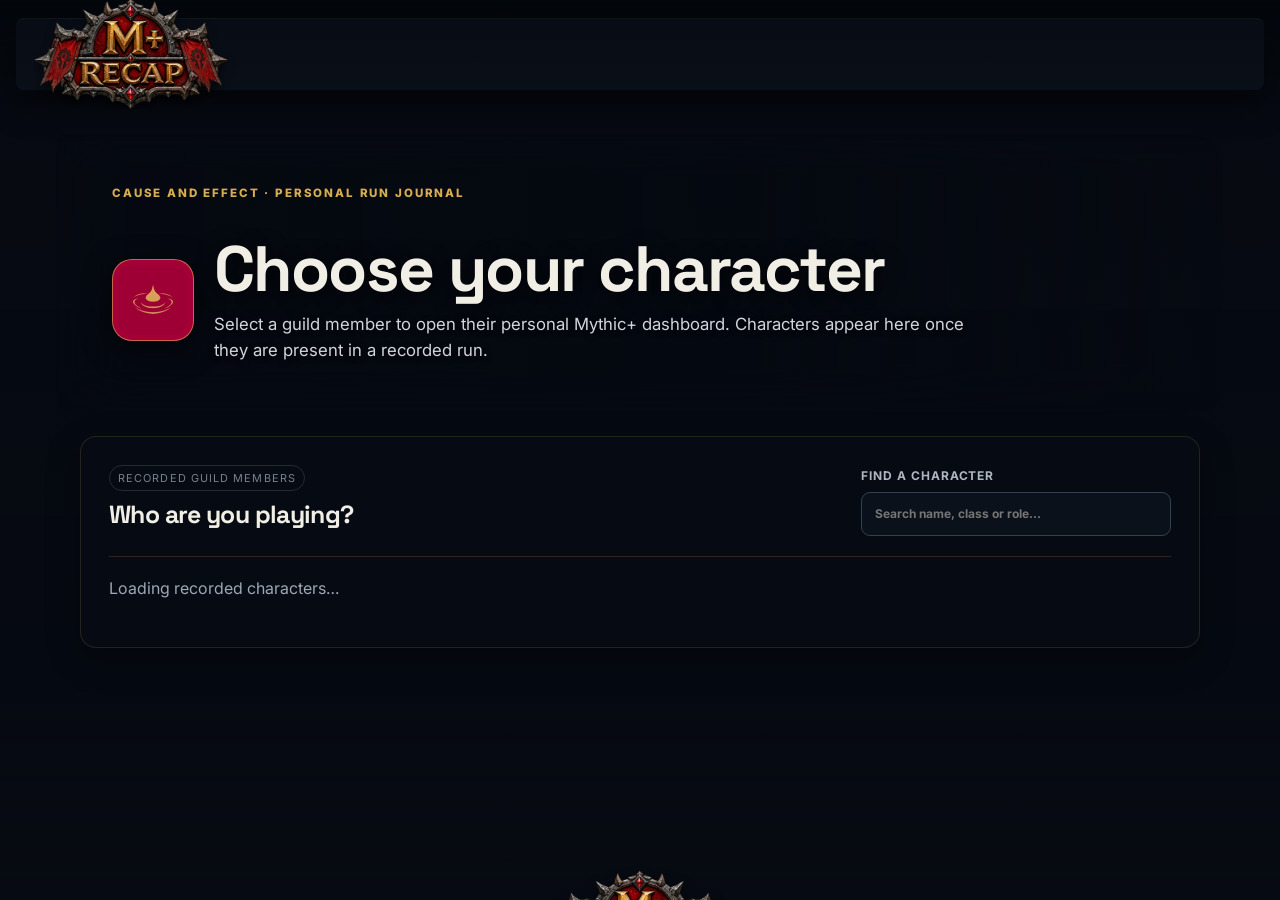
==== commit db7cc955: "Force repaired text reload on dashboard" ====
--- a/dashboard.html
+++ b/dashboard.html
@@ -11,4 +11,4 @@
 <section class="section" id="dungeon-history" tabindex="-1"><div class="section-title"><h2>Dungeons</h2><span class="section-kicker">Midnight · Season 2 history</span></div><div class="dungeon-grid" id="dungeons"></div></section>
 <section class="section" id="recorded-runs" tabindex="-1" aria-labelledby="characterProfileTitle"><div class="section-title"><h2 id="characterProfileTitle">Recorded runs</h2><span class="section-kicker">Guild profile</span></div><p class="profile-run-help" id="characterProfileInfo"></p><p class="profile-run-help">Highlighted runs have a tracked report—select one to open it. Grey runs haven’t been tracked yet.</p><div class="profile-run-grid" id="characterProfileRuns"></div></section>
 </div></main><footer><div class="wrap">Midnight · Season 2 · M+ Recap<span class="dashboard-art-credit">Midnight artwork © Blizzard Entertainment · <a href="https://news.blizzard.com/en-us/article/24229031/midnight-expansion-information-wrapped-up" target="_blank" rel="noopener noreferrer">Artwork source</a></span></div></footer>
-<script src="seed-data.js"></script><script src="app.js?v=perspectives-1"></script><script src="dungeon-visuals.js?v=blinding-vale-1"></script><script src="overview-nav.js?v=1"></script><script src="upload-nav.js?v=2"></script><script src="site-footer.js?v=1"></script></body></html>
+<script src="seed-data.js"></script><script src="app.js?v=utf8-fix-1"></script><script src="dungeon-visuals.js?v=blinding-vale-1"></script><script src="overview-nav.js?v=1"></script><script src="upload-nav.js?v=2"></script><script src="site-footer.js?v=1"></script></body></html>
